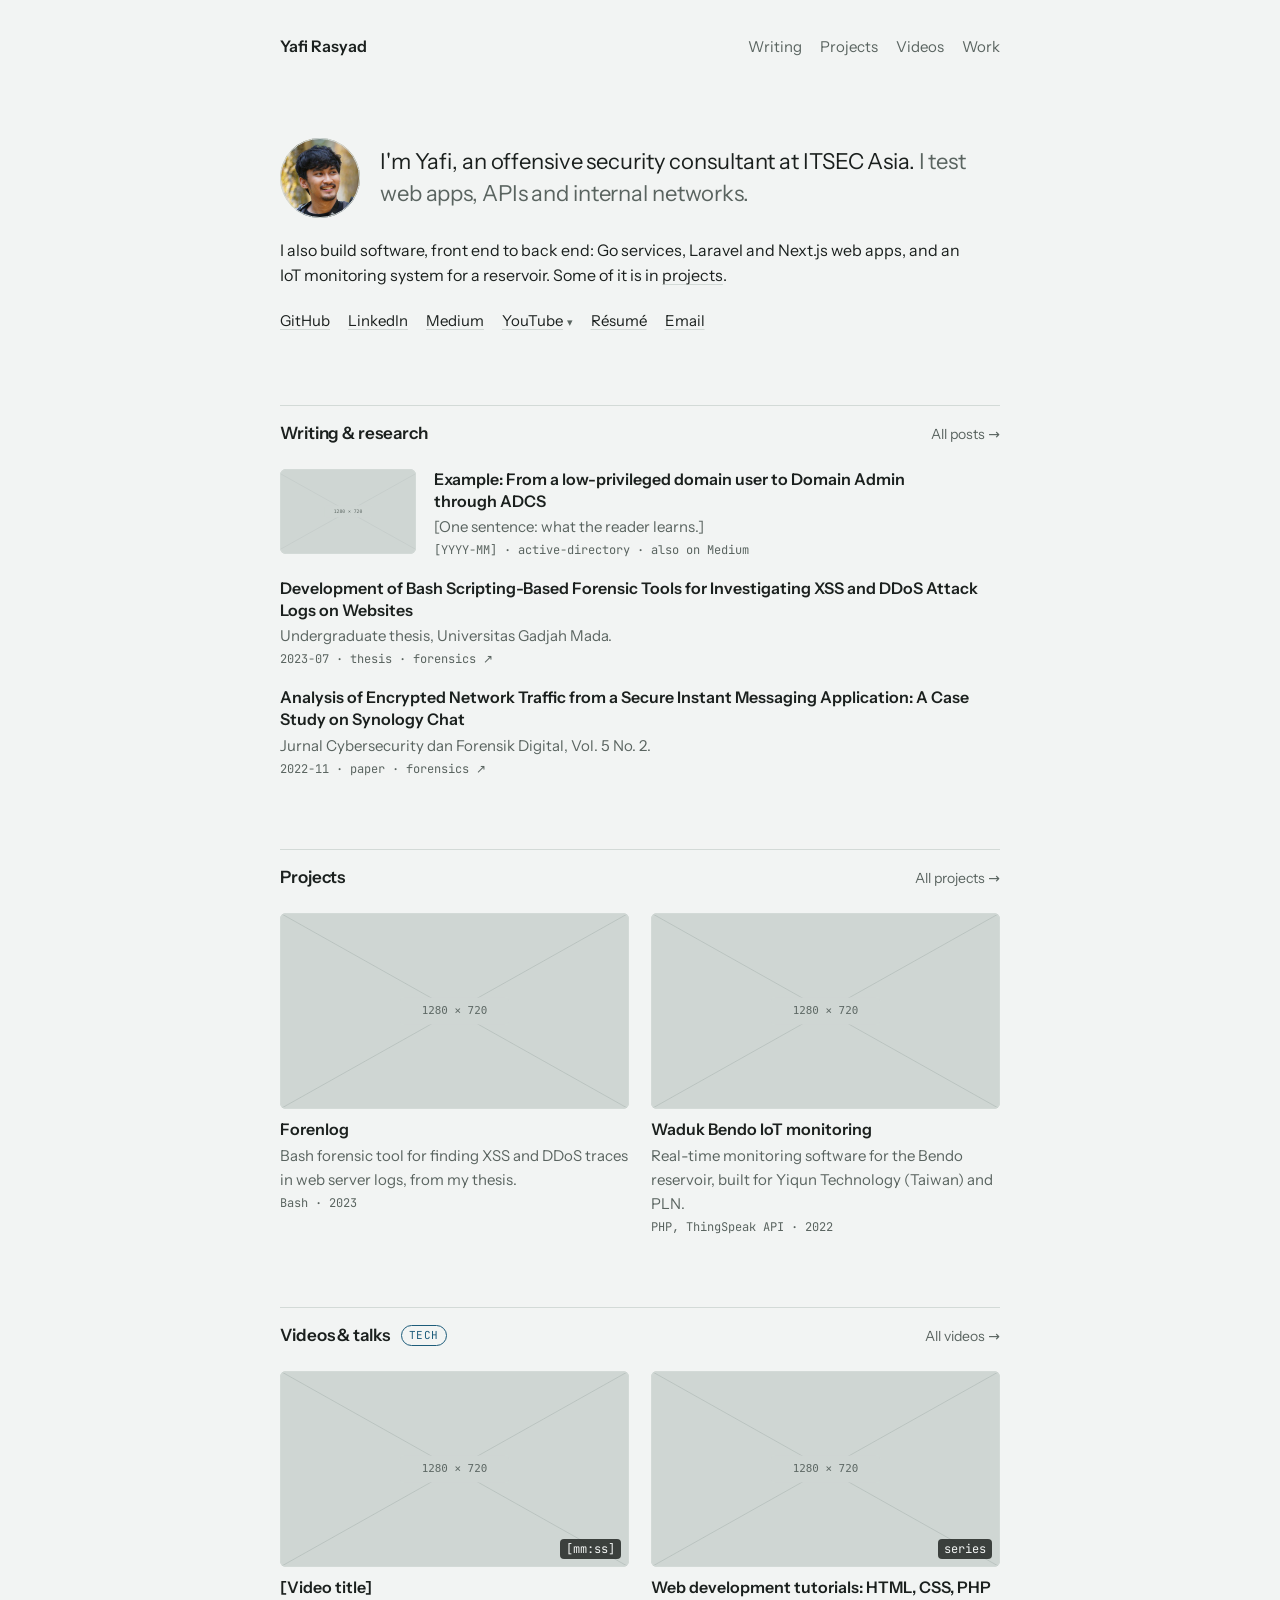
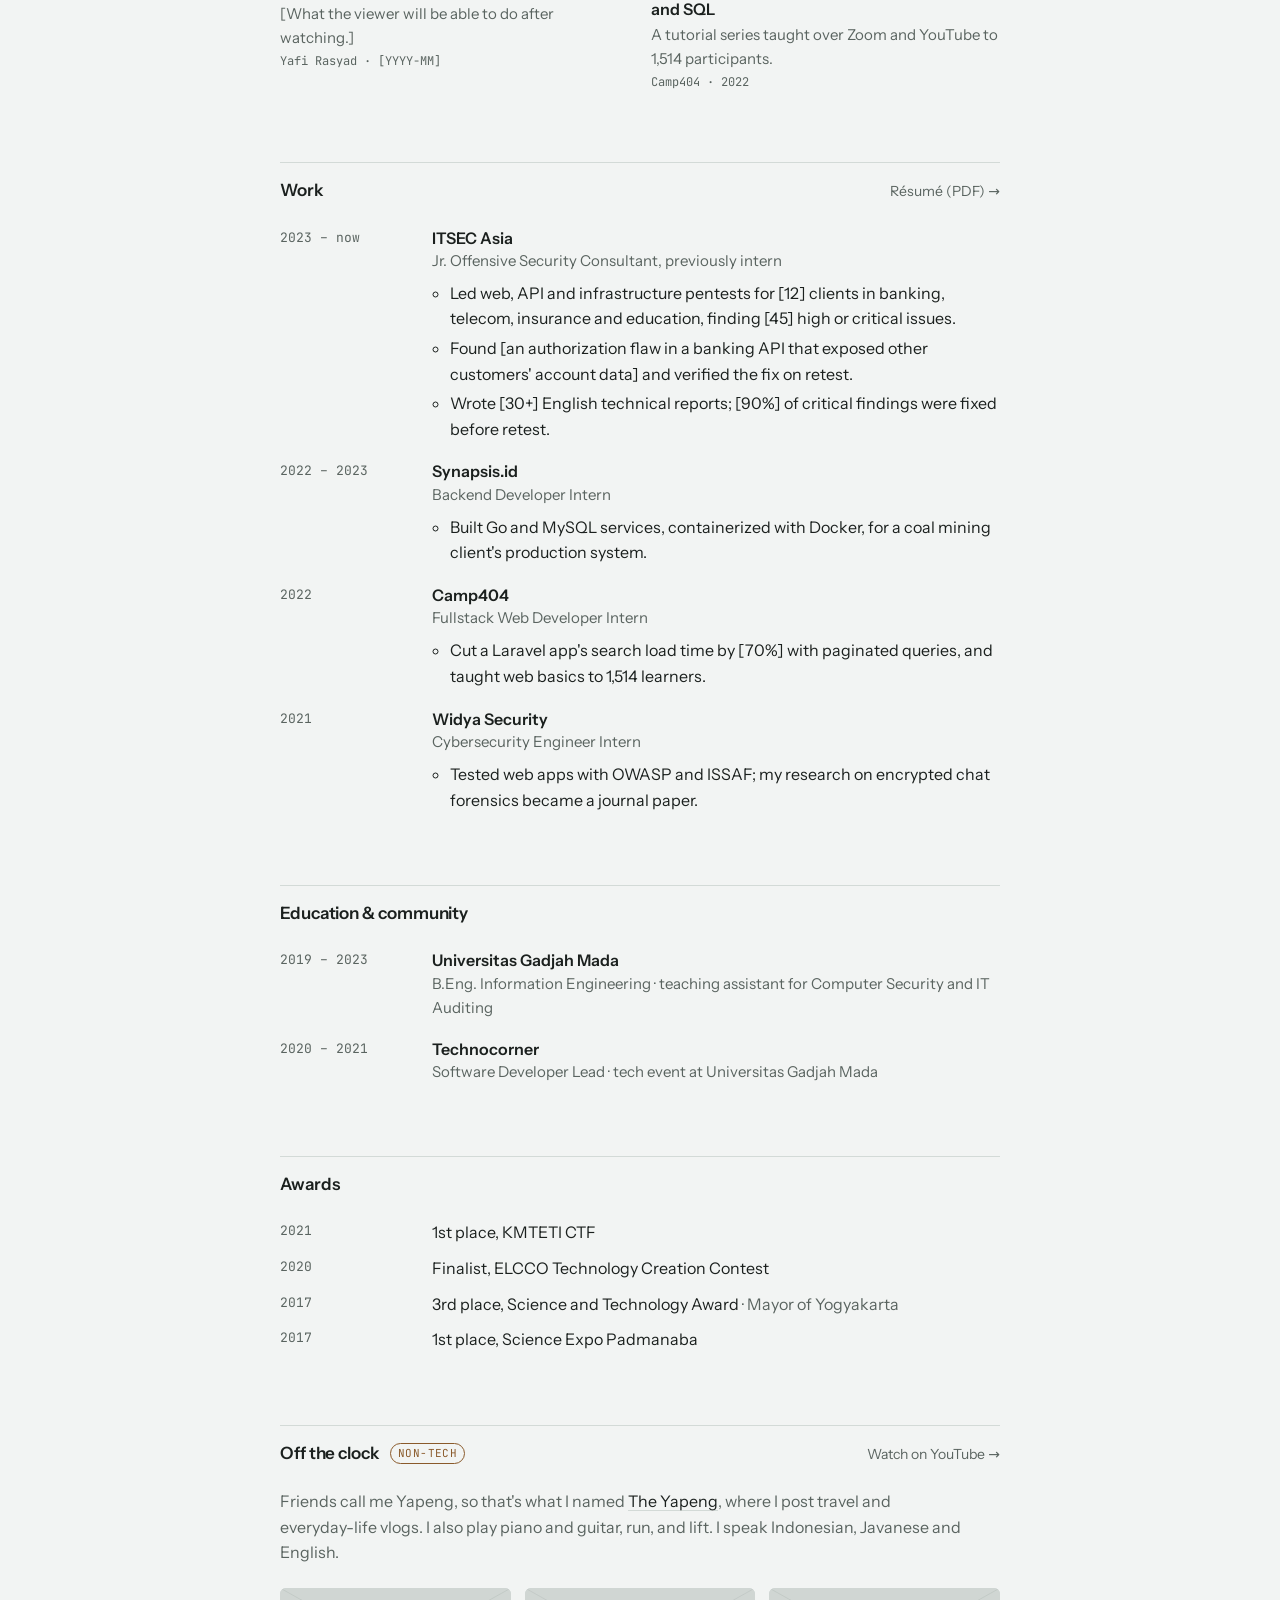
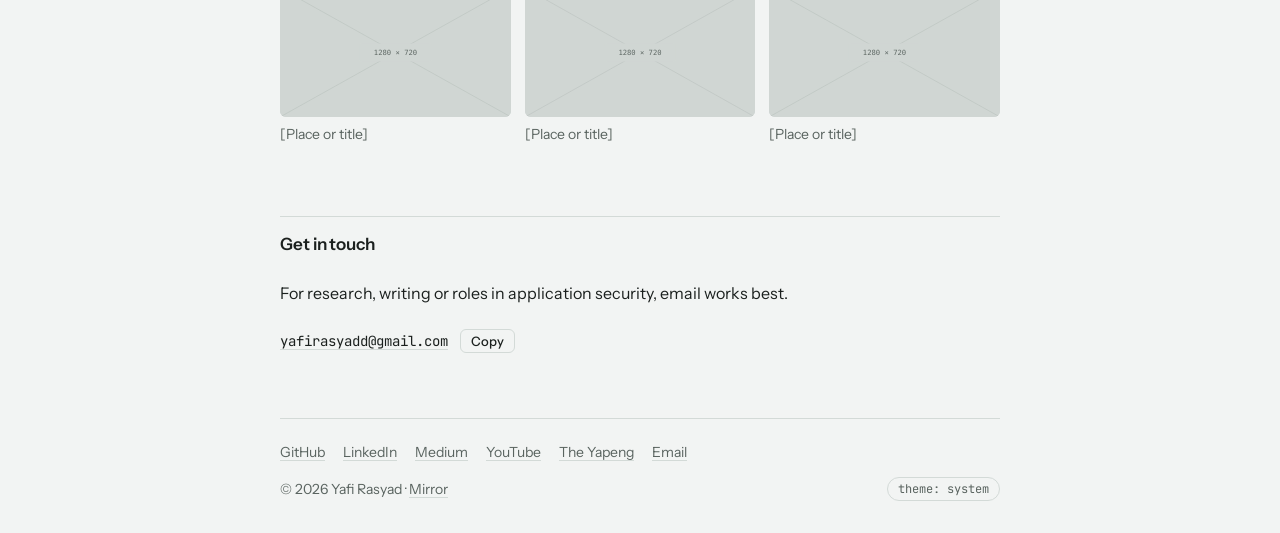
==== docs/index.html @ e2b0d42b "Initial site" ====
<!doctype html>
<html lang="en">
<head>
  <meta charset="utf-8">
  <meta name="viewport" content="width=device-width, initial-scale=1, viewport-fit=cover">
  <!-- CSP juga di sini supaya mirror GitHub Pages (yang tidak membaca _headers) tetap terlindungi.
       Header di _headers tetap yang utama di Cloudflare; frame-ancestors hanya berlaku lewat header. -->
  <meta http-equiv="Content-Security-Policy" content="default-src 'none'; script-src 'self'; style-src 'self'; font-src 'self'; img-src 'self' data:; base-uri 'none'; form-action 'none'; upgrade-insecure-requests">
  <meta name="referrer" content="strict-origin-when-cross-origin">
  <title>Yafi Rasyad</title>
  <meta name="description" content="Yafi Rasyad, offensive security consultant at ITSEC Asia. Web, API and infrastructure security testing for companies in Indonesia.">
  <link rel="canonical" href="https://[yourdomain].com/">

  <meta property="og:type" content="website">
  <meta property="og:title" content="Yafi Rasyad">
  <meta property="og:description" content="Offensive security consultant at ITSEC Asia. Web, API and infrastructure security testing.">
  <meta property="og:url" content="https://[yourdomain].com/">

  <link rel="preload" href="assets/fonts/instrument-sans-latin-400-normal.woff2" as="font" type="font/woff2" crossorigin>
  <link rel="icon" href="assets/favicon.svg" type="image/svg+xml">
  <link rel="icon" href="assets/favicon-32.png" sizes="32x32" type="image/png">
  <link rel="apple-touch-icon" href="assets/apple-touch-icon.png">
  <meta name="theme-color" content="#f2f4f3" media="(prefers-color-scheme: light)">
  <meta name="theme-color" content="#121514" media="(prefers-color-scheme: dark)">
  <!-- Gambar preview saat link dibagikan (LinkedIn, X, WhatsApp). Harus URL absolut. -->
  <meta property="og:image" content="https://[yourdomain].com/assets/og.png">
  <meta property="og:image:width" content="1200">
  <meta property="og:image:height" content="630">
  <meta name="twitter:card" content="summary_large_image">
  <link rel="stylesheet" href="assets/style.css">
  <script src="assets/main.js"></script>
</head>
<body>
<!--
  CARA ISI
  - Teks dalam [kurung siku] = belum ada datanya. Isi, atau hapus barisnya.
  - Entri yang diawali "Example:" = contoh bentuk, bukan data nyata. Ganti atau hapus sebelum publish.
  - Section yang belum punya isi: hapus <section>-nya DAN item menunya.
  - Satu entri = satu <li>. Entri terbaik/terbaru paling atas.

  THUMBNAIL
  - Simpan gambar di assets/thumbs/, lalu ganti src="assets/thumbs/placeholder.svg".
  - 1280x720 (16:9), .jpg/.webp, di bawah ~150 KB. Strip EXIF dulu. Isi alt="".

  HALAMAN
  - /            ← halaman ini: ringkasan terbaik
  - /writing/    ← semua tulisan, per tahun        - /writing/<slug>/ ← satu tulisan
  - /projects/   ← semua proyek                    - /videos/         ← semua video
  - /404.html

  URUTAN (dari yang paling bikin orang terkesan)
  1. Intro + baris bukti   2. Writing & research   3. Projects   4. Videos & talks
  5. Work                  6. Certifications & awards   -  Off the clock   7. Get in touch
-->

<a class="skip" href="#main">Skip to content</a>

<header class="site-header">
  <div class="wrap row">
    <a class="brand" href="./" aria-current="page">Yafi Rasyad</a>
    <nav class="site-nav" aria-label="Main">
      <a href="writing/">Writing</a>
      <a href="projects/">Projects</a>
      <a href="videos/">Videos</a>
      <a href="#work">Work</a>
    </nav>
  </div>
</header>

<main id="main" class="wrap">

  <!-- 1. INTRO -->
  <section class="intro" aria-label="Introduction">
    <div class="intro-top">
      <!-- AVATAR (opsional): foto kecil dan santai, 1:1, minimal 160x160px.
           Simpan sebagai assets/avatar.jpg (strip EXIF dulu), lalu ganti src.
           Tidak mau pakai foto? Hapus <img> ini. -->
      <img class="avatar" src="assets/avatar.jpg" alt="Yafi Rasyad" width="80" height="80">
      <p class="lede">I'm Yafi, an offensive security consultant at ITSEC Asia. <span class="quiet">I test web apps, APIs and internal networks.</span></p>
    </div>
    <p>I also build software, front end to back end: Go services, Laravel and Next.js web apps, and an IoT monitoring system for a reservoir. Some of it is in <a href="projects/">projects</a>.</p>
    <!-- BARIS BUKTI (sementara disembunyikan): tambahkan lagi kalau sudah ada fakta yang benar-benar kuat,
         misalnya CVE, bug bounty, hasil CTF internasional, atau jumlah engagement. Maksimal 3.
    <ul class="facts" aria-label="Highlights">
      <li>[fact one]</li>
      <li>[fact two]</li>
      <li>[fact three]</li>
    </ul>
    -->
    <ul class="links">
      <li><a href="https://github.com/yafirasyad">GitHub</a></li>
      <li><a href="https://www.linkedin.com/in/yafirasyad">LinkedIn</a></li>
      <li><a href="https://medium.com/@[username]">Medium</a></li>
      <li>
        <!-- YouTube: dua channel. Tech = konten profesional, non-tech = personal. -->
        <details class="dropdown">
          <summary>YouTube</summary>
          <ul class="dropdown-panel">
            <li><a href="https://www.youtube.com/@[tech-channel]"><span class="dd-title">Yafi Rasyad <span class="chip tech">tech</span></span><span class="dd-sub">Security and engineering, explained in English.</span></a></li>
            <li><a href="https://www.youtube.com/@[personal-channel]"><span class="dd-title">The Yapeng <span class="chip life">non-tech</span></span><span class="dd-sub">Travel, vlogs and everyday life.</span></a></li>
          </ul>
        </details>
      </li>
      <li><a href="assets/resume.pdf">Résumé</a></li>
      <li><a href="#contact">Email</a></li>
    </ul>
  </section>

  <!-- 2. WRITING & RESEARCH
       Tulisan di situs sendiri (writing/<slug>/) + cross-post ke Medium ("also on Medium").
       Paper tanpa halaman sendiri: link ke URL aslinya, tambahkan " ↗". -->
  <section class="section" aria-labelledby="writing">
    <div class="section-head">
      <h2 id="writing">Writing &amp; research</h2>
      <a class="see-all" href="writing/">All posts →</a>
    </div>
    <ul class="posts">
      <li>
        <!-- Contoh writeup. Ganti dengan writeup pertamamu (HTB, CTF, atau temuan yang sudah disanitasi). -->
        <a class="post" href="writing/post-template/">
          <div class="thumb"><img src="assets/thumbs/placeholder.svg" alt="[Short description of the image]" width="1280" height="800"></div>
          <div class="body">
            <span class="title">Example: From a low-privileged domain user to Domain Admin through ADCS</span>
            <span class="desc">[One sentence: what the reader learns.]</span>
            <span class="meta">[YYYY-MM] · active-directory · also on Medium</span>
          </div>
        </a>
      </li>
      <li>
        <a class="post no-thumb" href="https://etd.repository.ugm.ac.id/penelitian/detail/225634">
          <div class="body">
            <span class="title">Development of Bash Scripting-Based Forensic Tools for Investigating XSS and DDoS Attack Logs on Websites</span>
            <span class="desc">Undergraduate thesis, Universitas Gadjah Mada.</span>
            <span class="meta">2023-07 · thesis · forensics ↗</span>
          </div>
        </a>
      </li>
      <li>
        <a class="post no-thumb" href="https://ejournal.uin-suka.ac.id/saintek/cybersecurity/article/view/3935">
          <div class="body">
            <span class="title">Analysis of Encrypted Network Traffic from a Secure Instant Messaging Application: A Case Study on Synology Chat</span>
            <span class="desc">Jurnal Cybersecurity dan Forensik Digital, Vol. 5 No. 2.</span>
            <span class="meta">2022-11 · paper · forensics ↗</span>
          </div>
        </a>
      </li>
    </ul>
  </section>

  <!-- 3. PROJECTS -->
  <section class="section" aria-labelledby="projects">
    <div class="section-head">
      <h2 id="projects">Projects</h2>
      <a class="see-all" href="projects/">All projects →</a>
    </div>
    <ul class="tiles">
      <li>
        <a class="tile" href="https://github.com/yafirasyad/forenlog">
          <div class="thumb"><img src="assets/thumbs/placeholder.svg" alt="[Screenshot of Forenlog output]" width="1280" height="720" loading="lazy"></div>
          <div class="body">
            <span class="title">Forenlog</span>
            <span class="desc">Bash forensic tool for finding XSS and DDoS traces in web server logs, from my thesis.</span>
            <span class="meta">Bash · 2023</span>
          </div>
        </a>
      </li>
      <li>
        <a class="tile" href="https://drive.google.com/file/d/19Jqls-mtkTZf9IR2tWAJabCI-bzBYguL/view">
          <div class="thumb"><img src="assets/thumbs/placeholder.svg" alt="[Dashboard of the reservoir monitoring system]" width="1280" height="720" loading="lazy"></div>
          <div class="body">
            <span class="title">Waduk Bendo IoT monitoring</span>
            <span class="desc">Real-time monitoring software for the Bendo reservoir, built for Yiqun Technology (Taiwan) and PLN.</span>
            <span class="meta">PHP, ThingSpeak API · 2022</span>
          </div>
        </a>
      </li>
    </ul>
  </section>

  <!-- 4. VIDEOS & TALKS (tech saja). Kurasi 2-6 video terbaik. -->
  <section class="section" aria-labelledby="videos">
    <div class="section-head">
      <h2 id="videos">Videos &amp; talks <span class="chip tech">tech</span></h2>
      <a class="see-all" href="videos/">All videos →</a>
    </div>
    <ul class="tiles">
      <li>
        <a class="tile" href="https://www.youtube.com/watch?v=[id]">
          <div class="thumb">
            <img src="assets/thumbs/placeholder.svg" alt="[Video thumbnail: short description]" width="1280" height="720" loading="lazy">
            <span class="badge">[mm:ss]</span>
          </div>
          <div class="body">
            <span class="title">[Video title]</span>
            <span class="desc">[What the viewer will be able to do after watching.]</span>
            <span class="meta">Yafi Rasyad · [YYYY-MM]</span>
          </div>
        </a>
      </li>
      <li>
        <!-- Tutorial Camp404 (sumber: CV). Ganti link dengan playlist/video aslinya. -->
        <a class="tile" href="https://www.youtube.com/live/qsUsNvlckz4">
          <div class="thumb">
            <img src="assets/thumbs/placeholder.svg" alt="[Still from the Camp404 web development tutorial]" width="1280" height="720" loading="lazy">
            <span class="badge">series</span>
          </div>
          <div class="body">
            <span class="title">Web development tutorials: HTML, CSS, PHP and SQL</span>
            <span class="desc">A tutorial series taught over Zoom and YouTube to 1,514 participants.</span>
            <span class="meta">Camp404 · 2022</span>
          </div>
        </a>
      </li>
    </ul>
  </section>

  <!-- 5. WORK (pekerjaan dan intern saja, terbaru di atas)
       Bullet = hasil + angka (formula XYZ). Angka dalam [kurung] = contoh: ganti dengan angka asli
       yang bisa kamu pertanggungjawabkan di interview, atau hapus klausanya. Samakan dengan CV dan LinkedIn. -->
  <section class="section" aria-labelledby="work">
    <div class="section-head">
      <h2 id="work">Work</h2>
      <a class="see-all" href="assets/resume.pdf">Résumé (PDF) →</a>
    </div>
    <ul class="jobs">
      <li class="job">
        <div class="dates">2023 – now</div>
        <div class="what">
          <h3>ITSEC Asia</h3>
          <p class="role">Jr. Offensive Security Consultant, previously intern</p>
          <ul>
            <li>Led web, API and infrastructure pentests for [12] clients in banking, telecom, insurance and education, finding [45] high or critical issues.</li>
            <li>Found [an authorization flaw in a banking API that exposed other customers' account data] and verified the fix on retest.</li>
            <li>Wrote [30+] English technical reports; [90%] of critical findings were fixed before retest.</li>
          </ul>
        </div>
      </li>
      <li class="job">
        <div class="dates">2022 – 2023</div>
        <div class="what">
          <h3>Synapsis.id</h3>
          <p class="role">Backend Developer Intern</p>
          <ul>
            <li>Built Go and MySQL services, containerized with Docker, for a coal mining client's production system.</li>
          </ul>
        </div>
      </li>
      <li class="job">
        <div class="dates">2022</div>
        <div class="what">
          <h3>Camp404</h3>
          <p class="role">Fullstack Web Developer Intern</p>
          <ul>
            <li>Cut a Laravel app's search load time by [70%] with paginated queries, and taught web basics to 1,514 learners.</li>
          </ul>
        </div>
      </li>
      <li class="job">
        <div class="dates">2021</div>
        <div class="what">
          <h3>Widya Security</h3>
          <p class="role">Cybersecurity Engineer Intern</p>
          <ul>
            <li>Tested web apps with OWASP and ISSAF; my research on encrypted chat forensics became a journal paper.</li>
          </ul>
        </div>
      </li>
    </ul>
  </section>

  <!-- 5b. EDUCATION & COMMUNITY (terbaru di atas, urut tahun selesai) -->
  <section class="section" aria-labelledby="education">
    <div class="section-head">
      <h2 id="education">Education &amp; community</h2>
    </div>
    <ul class="jobs">
      <li class="job">
        <div class="dates">2019 – 2023</div>
        <div class="what">
          <h3>Universitas Gadjah Mada</h3>
          <p class="role">B.Eng. Information Engineering · teaching assistant for Computer Security and IT Auditing</p>
        </div>
      </li>
      <li class="job">
        <div class="dates">2020 – 2021</div>
        <div class="what">
          <h3>Technocorner</h3>
          <p class="role">Software Developer Lead · tech event at Universitas Gadjah Mada</p>
        </div>
      </li>
    </ul>
  </section>

  <!-- 6. AWARDS (+ sertifikasi nanti)
       Setelah lulus OSCP (atau sertifikasi lain), tambahkan barisnya di sini dan ganti judul
       section jadi "Certifications &amp; awards". Contoh:
       <li><span class="when">2026</span><span>OSCP <span class="note">· OffSec</span></span></li> -->
  <section class="section" aria-labelledby="certs">
    <div class="section-head">
      <h2 id="certs">Awards</h2>
    </div>
    <ul class="rows">
      <li><span class="when">2021</span><span>1st place, KMTETI CTF</span></li>
      <li><span class="when">2020</span><span>Finalist, ELCCO Technology Creation Contest</span></li>
      <li><span class="when">2017</span><span>3rd place, Science and Technology Award <span class="note">· Mayor of Yogyakarta</span></span></li>
      <li><span class="when">2017</span><span>1st place, Science Expo Padmanaba</span></li>
    </ul>
  </section>

  <!-- OFF THE CLOCK (non-tech). Kecil, di bawah, tidak masuk menu.
       Pilih 3 video terbaik secara visual. Hindari "subscribe" atau angka subscriber.
       Sebelum menautkan: tonton ulang channel-nya dengan mata recruiter. -->
  <section class="section offclock" aria-labelledby="offclock">
    <div class="section-head">
      <h2 id="offclock">Off the clock <span class="chip life">non-tech</span></h2>
      <a class="see-all" href="https://www.youtube.com/@[personal-channel]">Watch on YouTube →</a>
    </div>
    <p class="offclock-lede">Friends call me Yapeng, so that's what I named <a href="https://www.youtube.com/@[personal-channel]">The Yapeng</a>, where I post travel and everyday-life vlogs. I also play piano and guitar, run, and lift. I speak Indonesian, Javanese and English.</p>
    <ul class="reel">
      <li>
        <a class="reel-item" href="https://www.youtube.com/watch?v=[id]">
          <div class="thumb"><img src="assets/thumbs/placeholder.svg" alt="[Still from the video]" width="1280" height="720" loading="lazy"></div>
          <span class="reel-caption">[Place or title]</span>
        </a>
      </li>
      <li>
        <a class="reel-item" href="https://www.youtube.com/watch?v=[id]">
          <div class="thumb"><img src="assets/thumbs/placeholder.svg" alt="[Still from the video]" width="1280" height="720" loading="lazy"></div>
          <span class="reel-caption">[Place or title]</span>
        </a>
      </li>
      <li>
        <a class="reel-item" href="https://www.youtube.com/watch?v=[id]">
          <div class="thumb"><img src="assets/thumbs/placeholder.svg" alt="[Still from the video]" width="1280" height="720" loading="lazy"></div>
          <span class="reel-caption">[Place or title]</span>
        </a>
      </li>
    </ul>
  </section>

  <!-- 7. CONNECT -->
  <section class="section connect" aria-labelledby="contact-h" id="contact">
    <div class="section-head">
      <h2 id="contact-h">Get in touch</h2>
    </div>
    <p>For research, writing or roles in application security, email works best.</p>
    <div class="contact-line">
      <a href="mailto:yafirasyadd@gmail.com"><code id="email">yafirasyadd@gmail.com</code></a>
      <button type="button" class="btn" id="copy-email">Copy</button>
    </div>
  </section>

</main>

<footer class="wrap site-footer">
  <ul class="footer-social" aria-label="Elsewhere">
    <li><a href="https://github.com/yafirasyad">GitHub</a></li>
    <li><a href="https://www.linkedin.com/in/yafirasyad">LinkedIn</a></li>
    <li><a href="https://medium.com/@[username]">Medium</a></li>
    <li><a href="https://www.youtube.com/@[tech-channel]">YouTube</a></li>
    <li><a href="https://www.youtube.com/@[personal-channel]">The Yapeng</a></li>
    <li><a href="#contact">Email</a></li>
  </ul>
  <div class="footer-meta">
    <span>© 2026 Yafi Rasyad · <a href="https://yafirasyad.github.io/">Mirror</a></span>
    <button type="button" class="theme-toggle" id="theme" aria-label="Change theme">theme: system</button>
  </div>
</footer>
</body>
</html>
---- docs/assets/style.css ----
/* Fonts: self-hosted. Instrument Sans (SIL OFL 1.1), JetBrains Mono (SIL OFL 1.1). */
@font-face { font-family: "Instrument Sans"; font-style: normal; font-weight: 400; font-display: swap; src: url("fonts/instrument-sans-latin-400-normal.woff2") format("woff2"); }
@font-face { font-family: "Instrument Sans"; font-style: normal; font-weight: 500; font-display: swap; src: url("fonts/instrument-sans-latin-500-normal.woff2") format("woff2"); }
@font-face { font-family: "Instrument Sans"; font-style: normal; font-weight: 600; font-display: swap; src: url("fonts/instrument-sans-latin-600-normal.woff2") format("woff2"); }
@font-face { font-family: "JetBrains Mono"; font-style: normal; font-weight: 400; font-display: swap; src: url("fonts/jetbrains-mono-latin-400-normal.woff2") format("woff2"); }

/* Layout: one 720px column; text sections as lists, video/project sections as a 2-up thumbnail grid. */
/* Warna: ganti di sini saja. */
:root {
  --bg: #f2f4f3;
  --surface: #e6eae8;     /* latar thumbnail saat belum dimuat */
  --text: #1b201e;
  --muted: #5a6460;
  --line: #d3dad7;
  --accent: #1d5c7a;
  --warm: #8a5a2b;        /* label non-tech */
  --shadow: 0 8px 24px rgba(18, 22, 20, 0.10);
  --badge-bg: rgba(18, 22, 20, 0.78);
  --badge-fg: #f2f4f3;
  --font-sans: "Instrument Sans", ui-sans-serif, system-ui, -apple-system, "Segoe UI", Roboto, sans-serif;
  --font-mono: "JetBrains Mono", ui-monospace, "SFMono-Regular", Menlo, monospace;
  color-scheme: light;
}
@media (prefers-color-scheme: dark) {
  :root:not([data-theme="light"]) {
    --bg: #121514; --surface: #1b201e; --text: #e2e7e4; --muted: #97a19d; --line: #2a312e; --accent: #82bad4; --warm: #d9a46b; --shadow: 0 8px 24px rgba(0, 0, 0, 0.45);
    --badge-bg: rgba(0, 0, 0, 0.72); --badge-fg: #e2e7e4;
    color-scheme: dark;
  }
}
:root[data-theme="dark"] {
  --bg: #121514; --surface: #1b201e; --text: #e2e7e4; --muted: #97a19d; --line: #2a312e; --accent: #82bad4; --warm: #d9a46b; --shadow: 0 8px 24px rgba(0, 0, 0, 0.45);
  --badge-bg: rgba(0, 0, 0, 0.72); --badge-fg: #e2e7e4;
  color-scheme: dark;
}

*, *::before, *::after { box-sizing: border-box; }
html { -webkit-text-size-adjust: 100%; scroll-behavior: smooth; }
:target { scroll-margin-top: 24px; }
body {
  margin: 0;
  background: var(--bg);
  color: var(--text);
  font-family: var(--font-sans);
  font-size: 16px;
  line-height: 1.6;
  -webkit-font-smoothing: antialiased;
  padding-left: max(20px, env(safe-area-inset-left, 0px));
  padding-right: max(20px, env(safe-area-inset-right, 0px));
}
img { max-width: 100%; display: block; }
.wrap { max-width: 720px; margin: 0 auto; }

a { color: inherit; text-decoration: underline; text-decoration-color: var(--line); text-decoration-thickness: 1px; text-underline-offset: 3px; transition: color .2s, text-decoration-color .2s; }
a:hover { color: var(--accent); text-decoration-color: currentColor; }
a:focus-visible, button:focus-visible { outline: 2px solid var(--accent); outline-offset: 3px; border-radius: 3px; }

/* Skip link: hidden until focused with the keyboard */
.skip { position: absolute; left: 12px; top: -48px; z-index: 100; padding: 8px 12px; border-radius: 6px; background: var(--text); color: var(--bg); text-decoration: none; font-size: 14px; }
.skip:focus { top: calc(12px + env(safe-area-inset-top, 0px)); }

/* Header */
.site-header { padding-block: calc(28px + env(safe-area-inset-top, 0px)) 0; }
.site-header .row { display: flex; flex-wrap: wrap; align-items: center; justify-content: space-between; gap: 10px 24px; }
.brand { font-weight: 600; text-decoration: none; padding-block: 6px; }
.site-nav { display: flex; flex-wrap: wrap; align-items: center; gap: 4px 18px; font-size: 15px; }
.site-nav a { color: var(--muted); text-decoration: none; padding-block: 6px; }
.site-nav a:hover { color: var(--text); }
.theme-toggle {
  font: 12px var(--font-mono); color: var(--muted);
  background: transparent; border: 1px solid var(--line); border-radius: 999px;
  padding: 3px 10px; cursor: pointer;
}
.theme-toggle:hover { color: var(--text); border-color: var(--muted); }

/* Main */
main { padding-block: 72px 64px; display: grid; gap: 72px; }

.intro { display: grid; gap: 20px; }
.intro-top { display: flex; align-items: center; gap: 20px; }
.avatar { flex: none; width: 80px; height: 80px; border-radius: 50%; object-fit: cover; background: var(--surface); outline: 1px solid var(--line); outline-offset: -1px; }
.intro-top .lede { min-width: 0; }
.lede { font-size: clamp(20px, 2.8vw, 22px); font-weight: 400; line-height: 1.45; letter-spacing: -0.005em; margin: 0; max-width: 34em; text-wrap: pretty; }
.lede .quiet, .quiet { color: var(--muted); }
.intro p:not(.lede) { margin: 0; max-width: 62ch; color: var(--text); }
.facts { list-style: none; margin: 4px 0 0; padding: 0; display: flex; flex-wrap: wrap; gap: 6px 20px; font: 13px var(--font-mono); color: var(--muted); }
.links { list-style: none; margin: 0; padding: 0; display: flex; flex-wrap: wrap; gap: 6px 18px; font-size: 15px; }

/* Section header */
.section { display: grid; gap: 22px; }
.section-head { display: flex; flex-wrap: wrap; align-items: baseline; justify-content: space-between; gap: 6px 16px; padding-top: 14px; border-top: 1px solid var(--line); }
h2 { font-size: 17px; font-weight: 600; margin: 0; letter-spacing: -0.005em; }
.see-all { font-size: 14px; color: var(--muted); text-decoration: none; }
.see-all:hover { color: var(--accent); }

/* Writing: rows with small thumbnail */
.posts { list-style: none; margin: 0; padding: 0; display: grid; gap: 20px; }
.post { display: grid; grid-template-columns: 136px minmax(0, 1fr); gap: 18px; align-items: start; text-decoration: none; }
.post .thumb { aspect-ratio: 16 / 10; }
.post .body { min-width: 0; display: grid; gap: 3px; }
.post .title { font-weight: 600; line-height: 1.35; text-wrap: pretty; }
.post:hover .title { color: var(--accent); }
.post .desc { color: var(--muted); font-size: 15px; }
.post .meta { font: 12px var(--font-mono); color: var(--muted); }
.post.no-thumb { grid-template-columns: minmax(0, 1fr); }

/* Thumbnails */
.thumb {
  position: relative; width: 100%; max-width: 100%;
  border-radius: 6px; overflow: hidden;
  background: var(--surface);
  outline: 1px solid var(--line); outline-offset: -1px;
}
.thumb img { width: 100%; height: 100%; object-fit: cover; transition: transform .35s ease; }
a:hover .thumb img { transform: scale(1.03); }
.badge {
  position: absolute; right: 8px; bottom: 8px;
  font: 12px var(--font-mono); line-height: 1; padding: 4px 6px; border-radius: 4px;
  background: var(--badge-bg); color: var(--badge-fg);
}

/* Videos & projects: 2-up grid */
.tiles { list-style: none; margin: 0; padding: 0; display: grid; grid-template-columns: repeat(2, minmax(0, 1fr)); gap: 28px 22px; }
.tile { display: grid; gap: 10px; text-decoration: none; }
.tile .thumb { aspect-ratio: 16 / 9; }
.tile .body { display: grid; gap: 3px; min-width: 0; }
.tile .title { font-weight: 600; line-height: 1.35; text-wrap: pretty; }
.tile:hover .title { color: var(--accent); }
.tile .desc { color: var(--muted); font-size: 15px; }
.tile .meta { font: 12px var(--font-mono); color: var(--muted); }

/* Work */
.jobs { list-style: none; margin: 0; padding: 0; display: grid; gap: 18px; }
.job { display: grid; grid-template-columns: 132px minmax(0, 1fr); gap: 4px 20px; }
.job .dates { font: 13px var(--font-mono); color: var(--muted); padding-top: 2px; font-variant-numeric: tabular-nums; }
.job .what { min-width: 0; }
.job h3 { font-size: 16px; font-weight: 600; margin: 0; line-height: 1.4; }
.job .role { color: var(--muted); font-size: 15px; margin: 0; }
.job ul { margin: 8px 0 0; padding-left: 18px; display: grid; gap: 4px; }

/* Rows (certs, awards) */
.rows { list-style: none; margin: 0; padding: 0; display: grid; gap: 10px; }
.rows li { display: grid; grid-template-columns: 132px minmax(0, 1fr); gap: 2px 20px; }
.rows .when { font: 13px var(--font-mono); color: var(--muted); padding-top: 2px; }
.rows .note { color: var(--muted); }

/* Connect */
.connect p { margin: 0; max-width: 62ch; }
.contact-line { display: flex; flex-wrap: wrap; align-items: center; gap: 8px 12px; }
.contact-line code { font: 14px var(--font-mono); user-select: all; }
.btn { font: 500 13px var(--font-sans); color: var(--text); background: transparent; border: 1px solid var(--line); border-radius: 6px; padding: 3px 10px; cursor: pointer; }
.btn:hover { border-color: var(--muted); }

/* Footer */
.site-footer { border-top: 1px solid var(--line); padding-block: 22px calc(32px + env(safe-area-inset-bottom, 0px)); font-size: 14px; color: var(--muted); display: grid; gap: 14px; }
.footer-nav, .footer-social { display: flex; flex-wrap: wrap; gap: 6px 18px; list-style: none; margin: 0; padding: 0; }
.footer-nav a { color: var(--text); text-decoration: none; padding-block: 4px; }
.footer-nav a:hover { color: var(--accent); }
.footer-social li { display: inline-flex; align-items: center; gap: 6px; }
.footer-social a { color: var(--muted); }
.footer-social a:hover { color: var(--accent); }
.footer-meta { display: flex; flex-wrap: wrap; align-items: center; justify-content: space-between; gap: 10px 16px; }
.footer-meta a { color: var(--muted); }

/* Chips: tech vs non-tech */
.chip { display: inline-block; font: 11px/1 var(--font-mono); letter-spacing: .04em; text-transform: uppercase; padding: 4px 7px; border-radius: 999px; border: 1px solid currentColor; vertical-align: 2px; white-space: nowrap; }
.chip.tech { color: var(--accent); }
.chip.life { color: var(--warm); }
h2 .chip { margin-left: 8px; }

/* Dropdown (YouTube channels) */
.links > li { position: relative; }
.dropdown summary { list-style: none; cursor: pointer; text-decoration: underline; text-decoration-color: var(--line); text-underline-offset: 3px; }
.dropdown summary::-webkit-details-marker { display: none; }
.dropdown summary::after { content: "▾"; font-size: 11px; margin-left: 4px; color: var(--muted); display: inline-block; transition: transform .2s; }
.dropdown[open] summary::after { transform: rotate(180deg); }
.dropdown summary:hover { color: var(--accent); text-decoration-color: currentColor; }
.dropdown summary:focus-visible { outline: 2px solid var(--accent); outline-offset: 3px; border-radius: 3px; }
.dropdown-panel {
  position: absolute; left: 0; top: calc(100% + 8px); z-index: 20;
  width: min(300px, calc(100vw - 40px));
  list-style: none; margin: 0; padding: 6px;
  background: var(--bg); border: 1px solid var(--line); border-radius: 10px; box-shadow: var(--shadow);
  display: grid; gap: 2px;
}
.dropdown-panel a { display: grid; gap: 4px; padding: 10px 12px; border-radius: 6px; text-decoration: none; }
.dropdown-panel a:hover { background: var(--surface); color: inherit; }
.dd-title { font-weight: 600; display: flex; align-items: center; gap: 8px; flex-wrap: wrap; }
.dd-sub { font-size: 14px; color: var(--muted); line-height: 1.4; }
@media (max-width: 560px) {
  /* Di HP panel ikut alur halaman (tidak melayang), jadi tidak pernah keluar layar. */
  .links > li:has(.dropdown[open]) { flex-basis: 100%; }
  .dropdown-panel { position: static; width: 100%; margin-top: 10px; box-shadow: none; }
}

/* Off the clock (personal channel) */
.offclock-lede { margin: 0; max-width: 62ch; color: var(--muted); }
.offclock-lede a { color: var(--text); }
.reel { list-style: none; margin: 0; padding: 0; display: grid; grid-template-columns: repeat(3, minmax(0, 1fr)); gap: 14px; }
.reel-item { display: grid; gap: 8px; text-decoration: none; }
.reel-item .thumb { aspect-ratio: 16 / 9; }
.reel-item img { filter: saturate(0.85); transition: transform .35s ease, filter .35s ease; }
.reel-item:hover img { filter: none; }
.reel-caption { font-size: 14px; color: var(--muted); line-height: 1.35; }
.reel-item:hover .reel-caption { color: var(--text); }
@media (max-width: 480px) {
  .reel { grid-auto-flow: column; grid-template-columns: none; grid-auto-columns: 72%; overflow-x: auto; scroll-snap-type: x mandatory; padding-bottom: 6px; }
  .reel > li { scroll-snap-align: start; }
}

/* ---------- Sub pages ---------- */
.site-nav a[aria-current="page"] { color: var(--text); text-decoration: underline; text-decoration-color: var(--line); text-underline-offset: 6px; }
.page-head { display: grid; gap: 10px; }
.page-head h1 { font-size: clamp(26px, 4.4vw, 34px); font-weight: 600; line-height: 1.2; letter-spacing: -0.02em; margin: 0; text-wrap: balance; }
.page-head p { margin: 0; color: var(--muted); max-width: 62ch; }
.back { font-size: 14px; color: var(--muted); text-decoration: none; width: fit-content; }
.back:hover { color: var(--accent); }
.group { display: grid; gap: 18px; }
.group-title { display: flex; align-items: baseline; justify-content: space-between; gap: 12px; font: 13px var(--font-mono); color: var(--muted); margin: 0; padding-bottom: 8px; border-bottom: 1px solid var(--line); font-weight: 400; }
.group-title .count { font-variant-numeric: tabular-nums; }
.groups { display: grid; gap: 48px; }

/* ---------- Article (writeup) ---------- */
.article { display: grid; gap: 40px; }
.article-head { display: grid; gap: 14px; }
.article-head h1 { font-size: clamp(28px, 5vw, 38px); font-weight: 600; line-height: 1.15; letter-spacing: -0.02em; margin: 0; text-wrap: balance; }
.article-head .standfirst { font-size: 18px; color: var(--muted); margin: 0; max-width: 60ch; }
.byline { list-style: none; margin: 0; padding: 0; display: flex; flex-wrap: wrap; gap: 4px 18px; font: 13px var(--font-mono); color: var(--muted); }
.tags { list-style: none; margin: 0; padding: 0; display: flex; flex-wrap: wrap; gap: 6px; }
.tags li { font: 12px var(--font-mono); color: var(--muted); border: 1px solid var(--line); border-radius: 999px; padding: 2px 9px; }
.article-cover { margin: 0; }
.article-cover .thumb { aspect-ratio: 16 / 9; }

.summary { display: grid; grid-template-columns: max-content minmax(0, 1fr); gap: 8px 20px; margin: 0; padding: 18px 20px; border: 1px solid var(--line); border-radius: 8px; background: var(--surface); }
.summary dt { font: 13px var(--font-mono); color: var(--muted); padding-top: 2px; }
.summary dd { margin: 0; min-width: 0; }

.prose-long { font-size: 17px; line-height: 1.75; max-width: 68ch; }
.prose-long > * { margin: 0 0 20px; }
.prose-long > *:last-child { margin-bottom: 0; }
.prose-long h2 { font-size: 22px; line-height: 1.3; margin: 44px 0 14px; letter-spacing: -0.01em; }
.prose-long h3 { font-size: 18px; line-height: 1.35; margin: 32px 0 10px; }
.prose-long ul, .prose-long ol { padding-left: 22px; }
.prose-long li + li { margin-top: 6px; }
.prose-long a { text-decoration-color: var(--muted); }
.prose-long blockquote { margin-left: 0; padding-left: 16px; border-left: 2px solid var(--line); color: var(--muted); }
.prose-long :not(pre) > code { font: 0.88em var(--font-mono); background: var(--surface); border: 1px solid var(--line); border-radius: 4px; padding: 1px 5px; overflow-wrap: anywhere; }
.prose-long pre {
  font: 14px/1.6 var(--font-mono);
  background: var(--surface); border: 1px solid var(--line); border-radius: 8px;
  padding: 14px 16px; overflow-x: auto; tab-size: 2;
}
.prose-long pre code { font: inherit; }
.code-label { display: block; font: 12px var(--font-mono); color: var(--muted); margin-bottom: 6px !important; }
.code-label + pre { margin-top: 0; }
.prose-long figure { margin-inline: 0; }
.prose-long figure .thumb { aspect-ratio: auto; }
.prose-long figure img { height: auto; }
.prose-long figcaption { font-size: 14px; color: var(--muted); margin-top: 8px; }
.prose-long table { width: 100%; border-collapse: collapse; font-size: 15px; }
.table-scroll { overflow-x: auto; }
.prose-long th, .prose-long td { text-align: left; padding: 8px 10px; border-bottom: 1px solid var(--line); vertical-align: top; }
.prose-long th { font-weight: 600; }
.note-box { border: 1px solid var(--line); border-radius: 8px; padding: 14px 16px; font-size: 16px; }
.note-box strong { display: block; font: 12px var(--font-mono); color: var(--muted); font-weight: 400; margin-bottom: 4px; text-transform: uppercase; letter-spacing: .06em; }

.article-foot { display: grid; gap: 14px; padding-top: 18px; border-top: 1px solid var(--line); font-size: 15px; color: var(--muted); }
.article-nav { display: flex; flex-wrap: wrap; justify-content: space-between; gap: 10px 20px; }

/* ---------- 404 ---------- */
.notfound { display: grid; gap: 14px; padding-block: 40px; }
.notfound .code { font: 13px var(--font-mono); color: var(--muted); margin: 0; }
.notfound h1 { font-size: clamp(28px, 5vw, 38px); margin: 0; letter-spacing: -0.02em; }
.notfound p { margin: 0; color: var(--muted); }

@media (max-width: 560px) {
  .summary { grid-template-columns: minmax(0, 1fr); gap: 2px; }
  .summary dd + dt { margin-top: 10px; }
  .prose-long { font-size: 16px; }
}

@media (max-width: 560px) {
  .site-header .row { flex-direction: column; align-items: flex-start; gap: 2px; }
  .site-nav { gap: 2px 20px; }
  main { padding-block: 40px 48px; gap: 56px; }
  .intro-top { align-items: flex-start; gap: 14px; }
  .avatar { width: 60px; height: 60px; }
  .tiles { grid-template-columns: minmax(0, 1fr); gap: 26px; }
  .post { grid-template-columns: 96px minmax(0, 1fr); gap: 14px; }
  .job, .rows li { grid-template-columns: minmax(0, 1fr); gap: 2px; }
}
@media (prefers-reduced-motion: reduce) { html { scroll-behavior: auto; } *, *::before, *::after { transition: none !important; } }
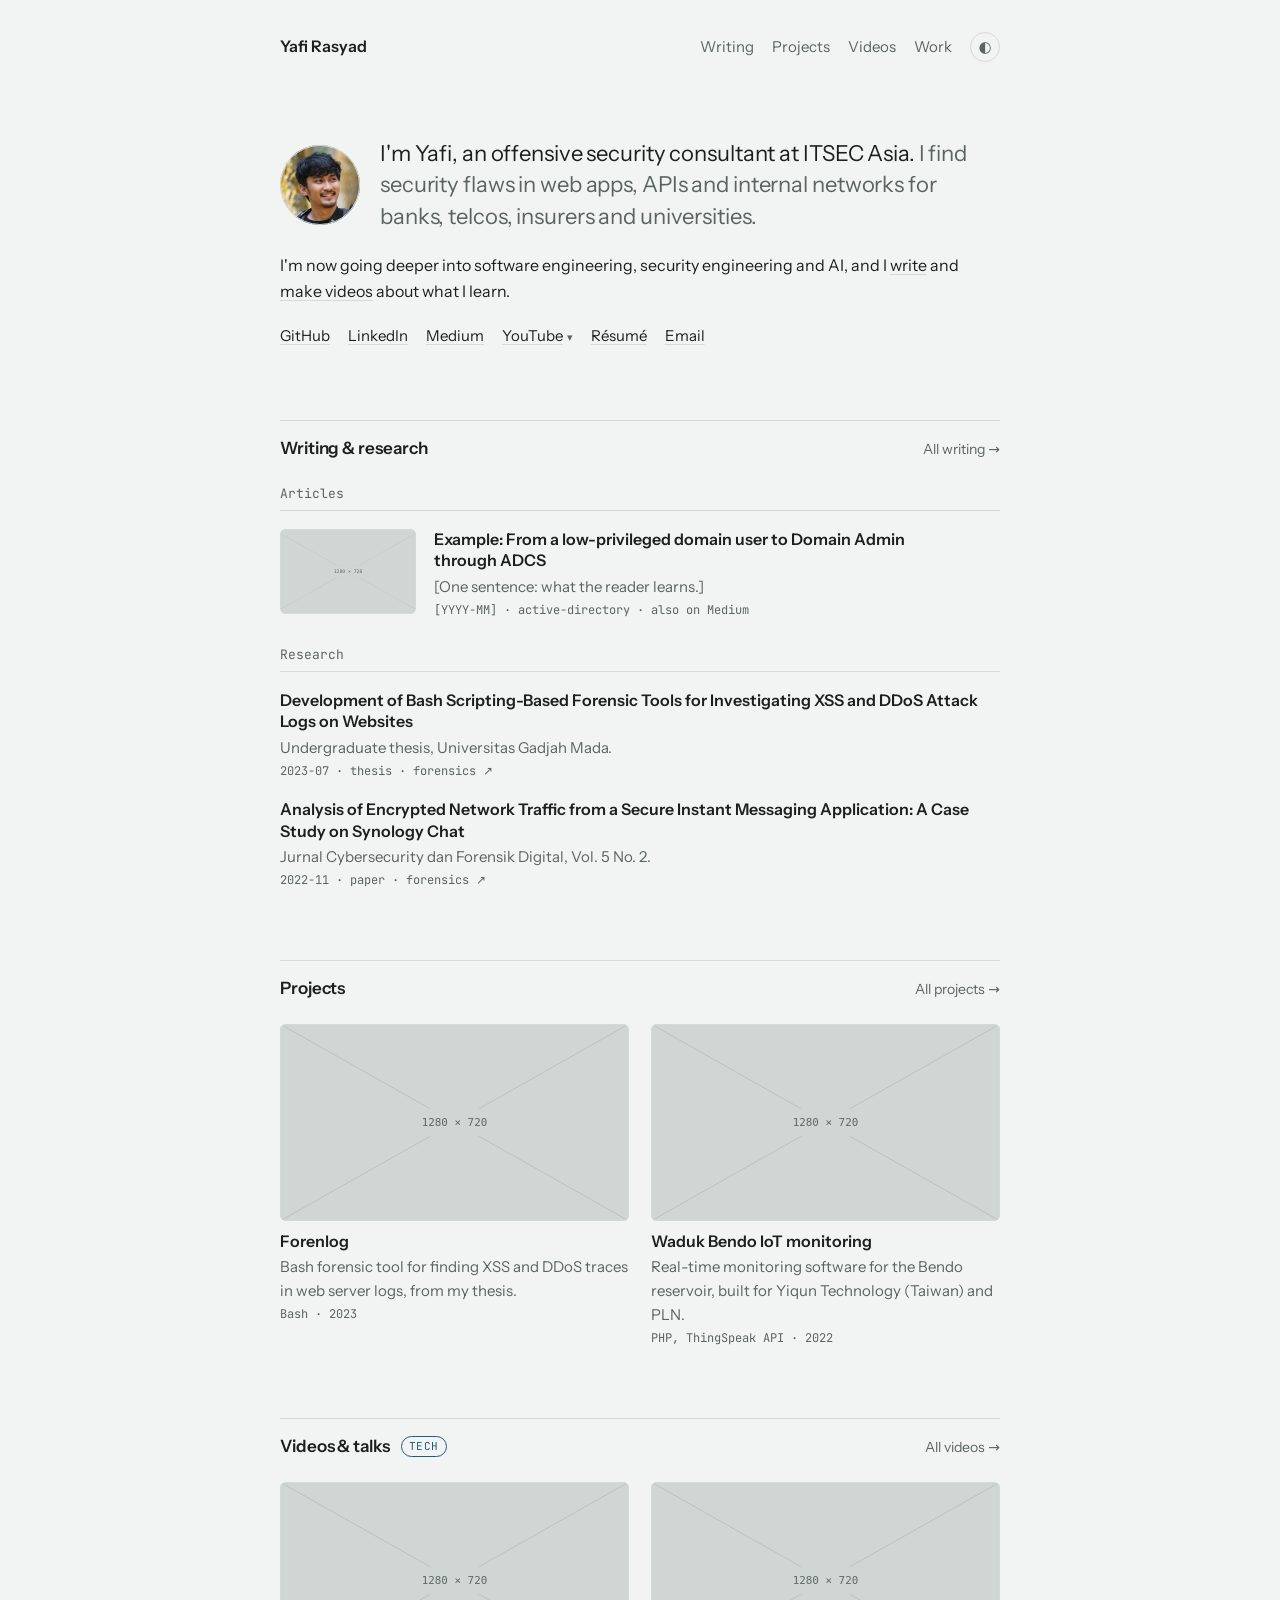
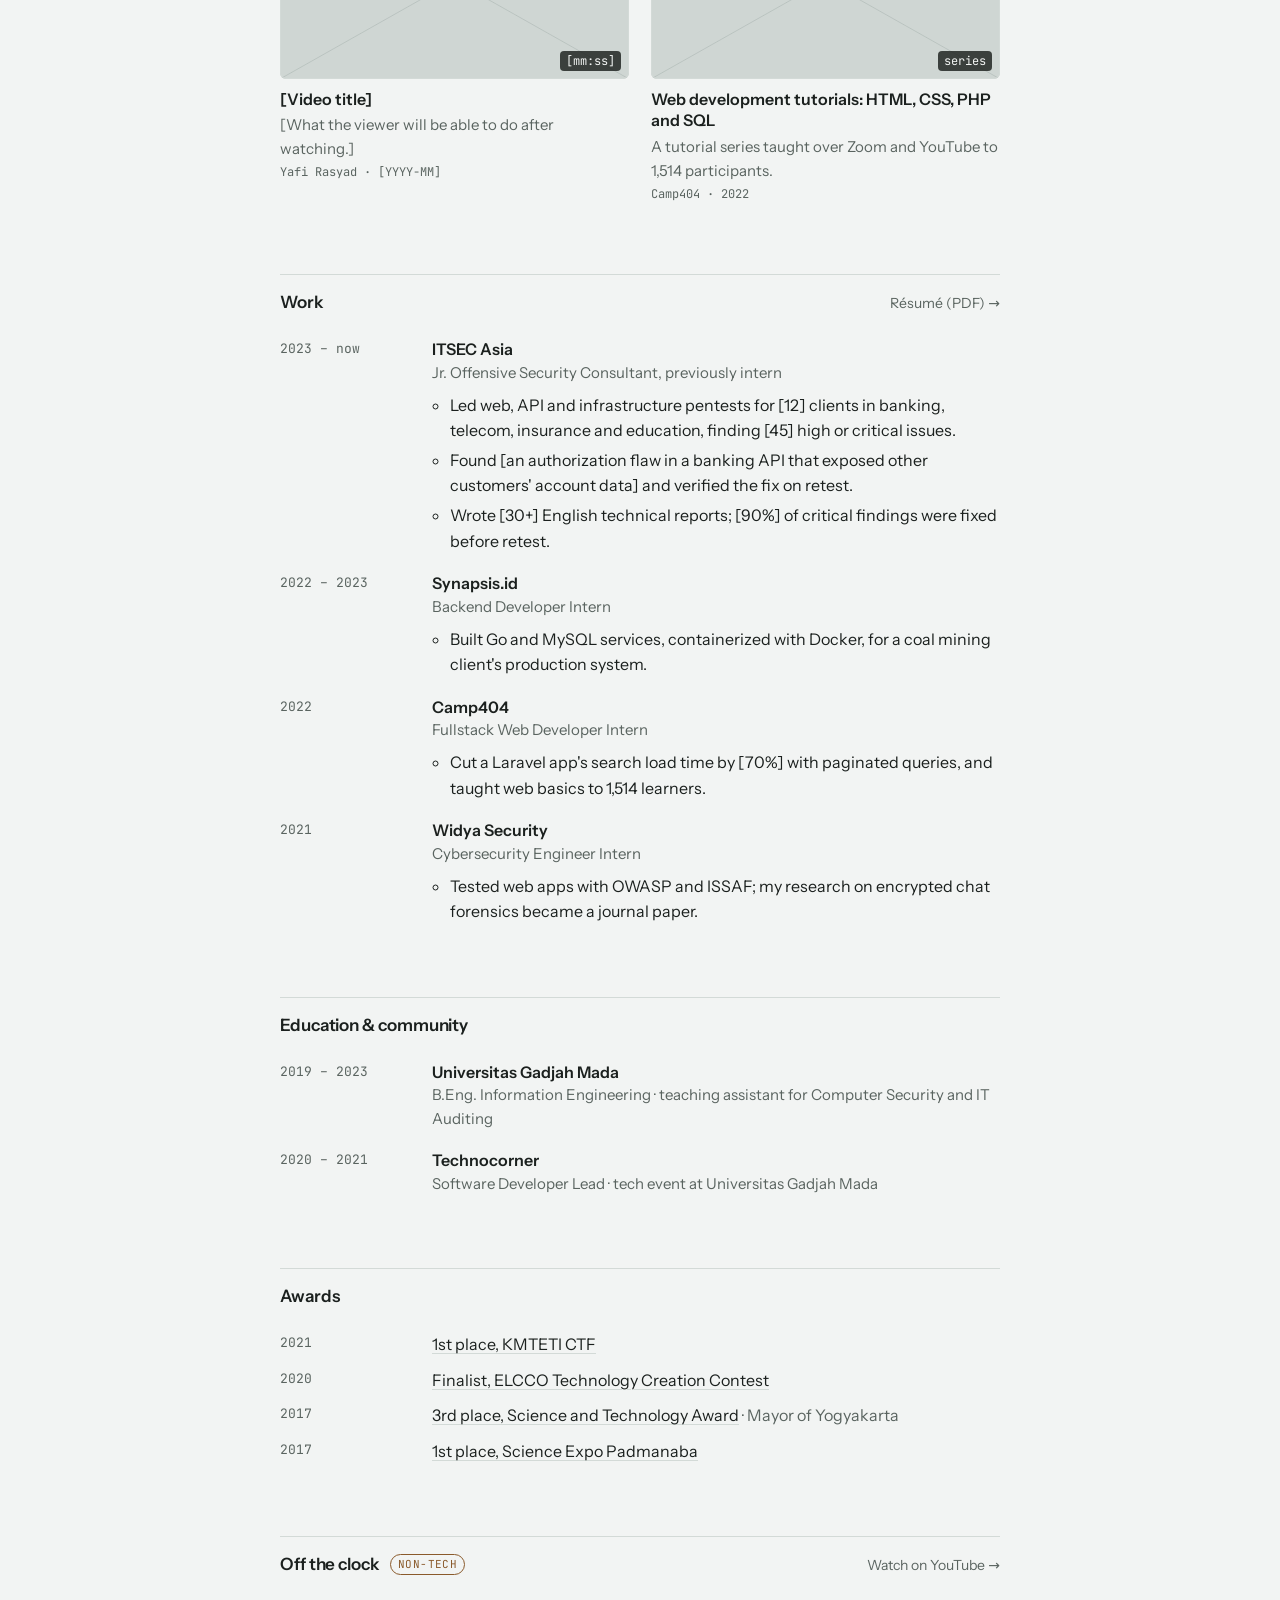
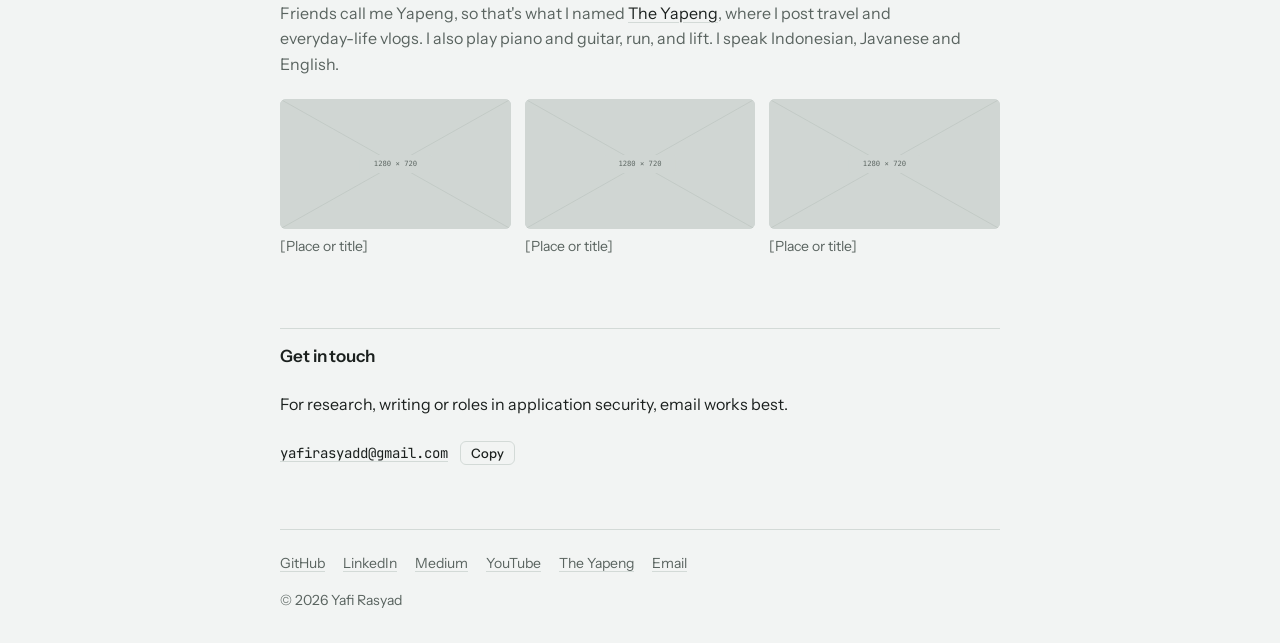
==== commit 3bbc94bc: "Make github.io the primary site and harden it - Use https://yafirasyad.github.io for canonical, Open" ====
--- a/docs/index.html
+++ b/docs/index.html
@@ -3,18 +3,16 @@
 <head>
   <meta charset="utf-8">
   <meta name="viewport" content="width=device-width, initial-scale=1, viewport-fit=cover">
-  <!-- CSP juga di sini supaya mirror GitHub Pages (yang tidak membaca _headers) tetap terlindungi.
-       Header di _headers tetap yang utama di Cloudflare; frame-ancestors hanya berlaku lewat header. -->
-  <meta http-equiv="Content-Security-Policy" content="default-src 'none'; script-src 'self'; style-src 'self'; font-src 'self'; img-src 'self' data:; base-uri 'none'; form-action 'none'; upgrade-insecure-requests">
+  <meta http-equiv="Content-Security-Policy" content="default-src 'none'; script-src 'self'; style-src 'self'; font-src 'self'; img-src 'self'; base-uri 'none'; form-action 'none'; require-trusted-types-for 'script'; trusted-types 'none'; upgrade-insecure-requests">
   <meta name="referrer" content="strict-origin-when-cross-origin">
   <title>Yafi Rasyad</title>
   <meta name="description" content="Yafi Rasyad, offensive security consultant at ITSEC Asia. Web, API and infrastructure security testing for companies in Indonesia.">
-  <link rel="canonical" href="https://[yourdomain].com/">
+  <link rel="canonical" href="https://yafirasyad.github.io/">
 
   <meta property="og:type" content="website">
   <meta property="og:title" content="Yafi Rasyad">
   <meta property="og:description" content="Offensive security consultant at ITSEC Asia. Web, API and infrastructure security testing.">
-  <meta property="og:url" content="https://[yourdomain].com/">
+  <meta property="og:url" content="https://yafirasyad.github.io/">
 
   <link rel="preload" href="assets/fonts/instrument-sans-latin-400-normal.woff2" as="font" type="font/woff2" crossorigin>
   <link rel="icon" href="assets/favicon.svg" type="image/svg+xml">
@@ -22,8 +20,7 @@
   <link rel="apple-touch-icon" href="assets/apple-touch-icon.png">
   <meta name="theme-color" content="#f2f4f3" media="(prefers-color-scheme: light)">
   <meta name="theme-color" content="#121514" media="(prefers-color-scheme: dark)">
-  <!-- Gambar preview saat link dibagikan (LinkedIn, X, WhatsApp). Harus URL absolut. -->
-  <meta property="og:image" content="https://[yourdomain].com/assets/og.png">
+  <meta property="og:image" content="https://yafirasyad.github.io/assets/og.png">
   <meta property="og:image:width" content="1200">
   <meta property="og:image:height" content="630">
   <meta name="twitter:card" content="summary_large_image">
@@ -31,27 +28,6 @@
   <script src="assets/main.js"></script>
 </head>
 <body>
-<!--
-  CARA ISI
-  - Teks dalam [kurung siku] = belum ada datanya. Isi, atau hapus barisnya.
-  - Entri yang diawali "Example:" = contoh bentuk, bukan data nyata. Ganti atau hapus sebelum publish.
-  - Section yang belum punya isi: hapus <section>-nya DAN item menunya.
-  - Satu entri = satu <li>. Entri terbaik/terbaru paling atas.
-
-  THUMBNAIL
-  - Simpan gambar di assets/thumbs/, lalu ganti src="assets/thumbs/placeholder.svg".
-  - 1280x720 (16:9), .jpg/.webp, di bawah ~150 KB. Strip EXIF dulu. Isi alt="".
-
-  HALAMAN
-  - /            ← halaman ini: ringkasan terbaik
-  - /writing/    ← semua tulisan, per tahun        - /writing/<slug>/ ← satu tulisan
-  - /projects/   ← semua proyek                    - /videos/         ← semua video
-  - /404.html
-
-  URUTAN (dari yang paling bikin orang terkesan)
-  1. Intro + baris bukti   2. Writing & research   3. Projects   4. Videos & talks
-  5. Work                  6. Certifications & awards   -  Off the clock   7. Get in touch
--->
 
 <a class="skip" href="#main">Skip to content</a>
 
@@ -63,36 +39,24 @@
       <a href="projects/">Projects</a>
       <a href="videos/">Videos</a>
       <a href="#work">Work</a>
+      <button type="button" class="theme-toggle" id="theme" aria-label="Theme: system. Change theme" title="Theme: system">&#x25D0;&#xFE0E;</button>
     </nav>
   </div>
 </header>
 
 <main id="main" class="wrap">
 
-  <!-- 1. INTRO -->
   <section class="intro" aria-label="Introduction">
     <div class="intro-top">
-      <!-- AVATAR (opsional): foto kecil dan santai, 1:1, minimal 160x160px.
-           Simpan sebagai assets/avatar.jpg (strip EXIF dulu), lalu ganti src.
-           Tidak mau pakai foto? Hapus <img> ini. -->
       <img class="avatar" src="assets/avatar.jpg" alt="Yafi Rasyad" width="80" height="80">
-      <p class="lede">I'm Yafi, an offensive security consultant at ITSEC Asia. <span class="quiet">I test web apps, APIs and internal networks.</span></p>
-    </div>
-    <p>I also build software, front end to back end: Go services, Laravel and Next.js web apps, and an IoT monitoring system for a reservoir. Some of it is in <a href="projects/">projects</a>.</p>
-    <!-- BARIS BUKTI (sementara disembunyikan): tambahkan lagi kalau sudah ada fakta yang benar-benar kuat,
-         misalnya CVE, bug bounty, hasil CTF internasional, atau jumlah engagement. Maksimal 3.
-    <ul class="facts" aria-label="Highlights">
-      <li>[fact one]</li>
-      <li>[fact two]</li>
-      <li>[fact three]</li>
-    </ul>
-    -->
+      <p class="lede">I'm Yafi, an offensive security consultant at ITSEC Asia. <span class="quiet">I find security flaws in web apps, APIs and internal networks for banks, telcos, insurers and universities.</span></p>
+    </div>
+    <p>I'm now going deeper into software engineering, security engineering and AI, and I <a href="writing/">write</a> and <a href="videos/">make videos</a> about what I learn.</p>
     <ul class="links">
       <li><a href="https://github.com/yafirasyad">GitHub</a></li>
       <li><a href="https://www.linkedin.com/in/yafirasyad">LinkedIn</a></li>
       <li><a href="https://medium.com/@[username]">Medium</a></li>
       <li>
-        <!-- YouTube: dua channel. Tech = konten profesional, non-tech = personal. -->
         <details class="dropdown">
           <summary>YouTube</summary>
           <ul class="dropdown-panel">
@@ -106,17 +70,16 @@
     </ul>
   </section>
 
-  <!-- 2. WRITING & RESEARCH
-       Tulisan di situs sendiri (writing/<slug>/) + cross-post ke Medium ("also on Medium").
-       Paper tanpa halaman sendiri: link ke URL aslinya, tambahkan " ↗". -->
   <section class="section" aria-labelledby="writing">
     <div class="section-head">
       <h2 id="writing">Writing &amp; research</h2>
-      <a class="see-all" href="writing/">All posts →</a>
-    </div>
+      <a class="see-all" href="writing/">All writing →</a>
+    </div>
+    <div class="groups compact">
+    <div class="group">
+    <h3 class="group-title"><a href="writing/#articles">Articles</a></h3>
     <ul class="posts">
       <li>
-        <!-- Contoh writeup. Ganti dengan writeup pertamamu (HTB, CTF, atau temuan yang sudah disanitasi). -->
         <a class="post" href="writing/post-template/">
           <div class="thumb"><img src="assets/thumbs/placeholder.svg" alt="[Short description of the image]" width="1280" height="800"></div>
           <div class="body">
@@ -126,6 +89,11 @@
           </div>
         </a>
       </li>
+    </ul>
+    </div>
+    <div class="group">
+    <h3 class="group-title"><a href="writing/#research">Research</a></h3>
+    <ul class="posts">
       <li>
         <a class="post no-thumb" href="https://etd.repository.ugm.ac.id/penelitian/detail/225634">
           <div class="body">
@@ -145,9 +113,10 @@
         </a>
       </li>
     </ul>
-  </section>
-
-  <!-- 3. PROJECTS -->
+    </div>
+    </div>
+  </section>
+
   <section class="section" aria-labelledby="projects">
     <div class="section-head">
       <h2 id="projects">Projects</h2>
@@ -177,7 +146,6 @@
     </ul>
   </section>
 
-  <!-- 4. VIDEOS & TALKS (tech saja). Kurasi 2-6 video terbaik. -->
   <section class="section" aria-labelledby="videos">
     <div class="section-head">
       <h2 id="videos">Videos &amp; talks <span class="chip tech">tech</span></h2>
@@ -198,7 +166,6 @@
         </a>
       </li>
       <li>
-        <!-- Tutorial Camp404 (sumber: CV). Ganti link dengan playlist/video aslinya. -->
         <a class="tile" href="https://www.youtube.com/live/qsUsNvlckz4">
           <div class="thumb">
             <img src="assets/thumbs/placeholder.svg" alt="[Still from the Camp404 web development tutorial]" width="1280" height="720" loading="lazy">
@@ -214,9 +181,6 @@
     </ul>
   </section>
 
-  <!-- 5. WORK (pekerjaan dan intern saja, terbaru di atas)
-       Bullet = hasil + angka (formula XYZ). Angka dalam [kurung] = contoh: ganti dengan angka asli
-       yang bisa kamu pertanggungjawabkan di interview, atau hapus klausanya. Samakan dengan CV dan LinkedIn. -->
   <section class="section" aria-labelledby="work">
     <div class="section-head">
       <h2 id="work">Work</h2>
@@ -268,7 +232,6 @@
     </ul>
   </section>
 
-  <!-- 5b. EDUCATION & COMMUNITY (terbaru di atas, urut tahun selesai) -->
   <section class="section" aria-labelledby="education">
     <div class="section-head">
       <h2 id="education">Education &amp; community</h2>
@@ -291,25 +254,18 @@
     </ul>
   </section>
 
-  <!-- 6. AWARDS (+ sertifikasi nanti)
-       Setelah lulus OSCP (atau sertifikasi lain), tambahkan barisnya di sini dan ganti judul
-       section jadi "Certifications &amp; awards". Contoh:
-       <li><span class="when">2026</span><span>OSCP <span class="note">· OffSec</span></span></li> -->
   <section class="section" aria-labelledby="certs">
     <div class="section-head">
       <h2 id="certs">Awards</h2>
     </div>
     <ul class="rows">
-      <li><span class="when">2021</span><span>1st place, KMTETI CTF</span></li>
-      <li><span class="when">2020</span><span>Finalist, ELCCO Technology Creation Contest</span></li>
-      <li><span class="when">2017</span><span>3rd place, Science and Technology Award <span class="note">· Mayor of Yogyakarta</span></span></li>
-      <li><span class="when">2017</span><span>1st place, Science Expo Padmanaba</span></li>
-    </ul>
-  </section>
-
-  <!-- OFF THE CLOCK (non-tech). Kecil, di bawah, tidak masuk menu.
-       Pilih 3 video terbaik secara visual. Hindari "subscribe" atau angka subscriber.
-       Sebelum menautkan: tonton ulang channel-nya dengan mata recruiter. -->
+      <li><span class="when">2021</span><span><a href="awards/kmteti-ctf-2021/">1st place, KMTETI CTF</a></span></li>
+      <li><span class="when">2020</span><span><a href="awards/elcco-2020/">Finalist, ELCCO Technology Creation Contest</a></span></li>
+      <li><span class="when">2017</span><span><a href="awards/science-technology-award-2017/">3rd place, Science and Technology Award</a> <span class="note">· Mayor of Yogyakarta</span></span></li>
+      <li><span class="when">2017</span><span><a href="awards/science-expo-padmanaba-2017/">1st place, Science Expo Padmanaba</a></span></li>
+    </ul>
+  </section>
+
   <section class="section offclock" aria-labelledby="offclock">
     <div class="section-head">
       <h2 id="offclock">Off the clock <span class="chip life">non-tech</span></h2>
@@ -338,7 +294,6 @@
     </ul>
   </section>
 
-  <!-- 7. CONNECT -->
   <section class="section connect" aria-labelledby="contact-h" id="contact">
     <div class="section-head">
       <h2 id="contact-h">Get in touch</h2>
@@ -362,8 +317,7 @@
     <li><a href="#contact">Email</a></li>
   </ul>
   <div class="footer-meta">
-    <span>© 2026 Yafi Rasyad · <a href="https://yafirasyad.github.io/">Mirror</a></span>
-    <button type="button" class="theme-toggle" id="theme" aria-label="Change theme">theme: system</button>
+    <span>© 2026 Yafi Rasyad</span>
   </div>
 </footer>
 </body>
--- a/docs/assets/style.css
+++ b/docs/assets/style.css
@@ -5,15 +5,15 @@
 @font-face { font-family: "JetBrains Mono"; font-style: normal; font-weight: 400; font-display: swap; src: url("fonts/jetbrains-mono-latin-400-normal.woff2") format("woff2"); }
 
 /* Layout: one 720px column; text sections as lists, video/project sections as a 2-up thumbnail grid. */
-/* Warna: ganti di sini saja. */
+/* Colours: change them here only. */
 :root {
   --bg: #f2f4f3;
-  --surface: #e6eae8;     /* latar thumbnail saat belum dimuat */
+  --surface: #e6eae8;     /* thumbnail background while loading */
   --text: #1b201e;
   --muted: #5a6460;
   --line: #d3dad7;
   --accent: #1d5c7a;
-  --warm: #8a5a2b;        /* label non-tech */
+  --warm: #8a5a2b;        /* non-tech label */
   --shadow: 0 8px 24px rgba(18, 22, 20, 0.10);
   --badge-bg: rgba(18, 22, 20, 0.78);
   --badge-fg: #f2f4f3;
@@ -36,6 +36,7 @@
 
 *, *::before, *::after { box-sizing: border-box; }
 html { -webkit-text-size-adjust: 100%; scroll-behavior: smooth; }
+html[hidden] { display: none !important; }
 :target { scroll-margin-top: 24px; }
 body {
   margin: 0;
@@ -67,9 +68,10 @@
 .site-nav a { color: var(--muted); text-decoration: none; padding-block: 6px; }
 .site-nav a:hover { color: var(--text); }
 .theme-toggle {
-  font: 12px var(--font-mono); color: var(--muted);
+  font: 15px/1 var(--font-sans); color: var(--muted);
   background: transparent; border: 1px solid var(--line); border-radius: 999px;
-  padding: 3px 10px; cursor: pointer;
+  width: 30px; height: 30px; padding: 0; cursor: pointer;
+  display: inline-flex; align-items: center; justify-content: center;
 }
 .theme-toggle:hover { color: var(--text); border-color: var(--muted); }
 
@@ -188,7 +190,7 @@
 .dd-title { font-weight: 600; display: flex; align-items: center; gap: 8px; flex-wrap: wrap; }
 .dd-sub { font-size: 14px; color: var(--muted); line-height: 1.4; }
 @media (max-width: 560px) {
-  /* Di HP panel ikut alur halaman (tidak melayang), jadi tidak pernah keluar layar. */
+  /* On phones the panel flows with the page instead of floating, so it never goes off-screen. */
   .links > li:has(.dropdown[open]) { flex-basis: 100%; }
   .dropdown-panel { position: static; width: 100%; margin-top: 10px; box-shadow: none; }
 }
@@ -219,6 +221,9 @@
 .group-title { display: flex; align-items: baseline; justify-content: space-between; gap: 12px; font: 13px var(--font-mono); color: var(--muted); margin: 0; padding-bottom: 8px; border-bottom: 1px solid var(--line); font-weight: 400; }
 .group-title .count { font-variant-numeric: tabular-nums; }
 .groups { display: grid; gap: 48px; }
+.groups.compact { gap: 28px; }
+.group-title a { color: inherit; text-decoration: none; }
+.group-title a:hover { color: var(--accent); }
 
 /* ---------- Article (writeup) ---------- */
 .article { display: grid; gap: 40px; }
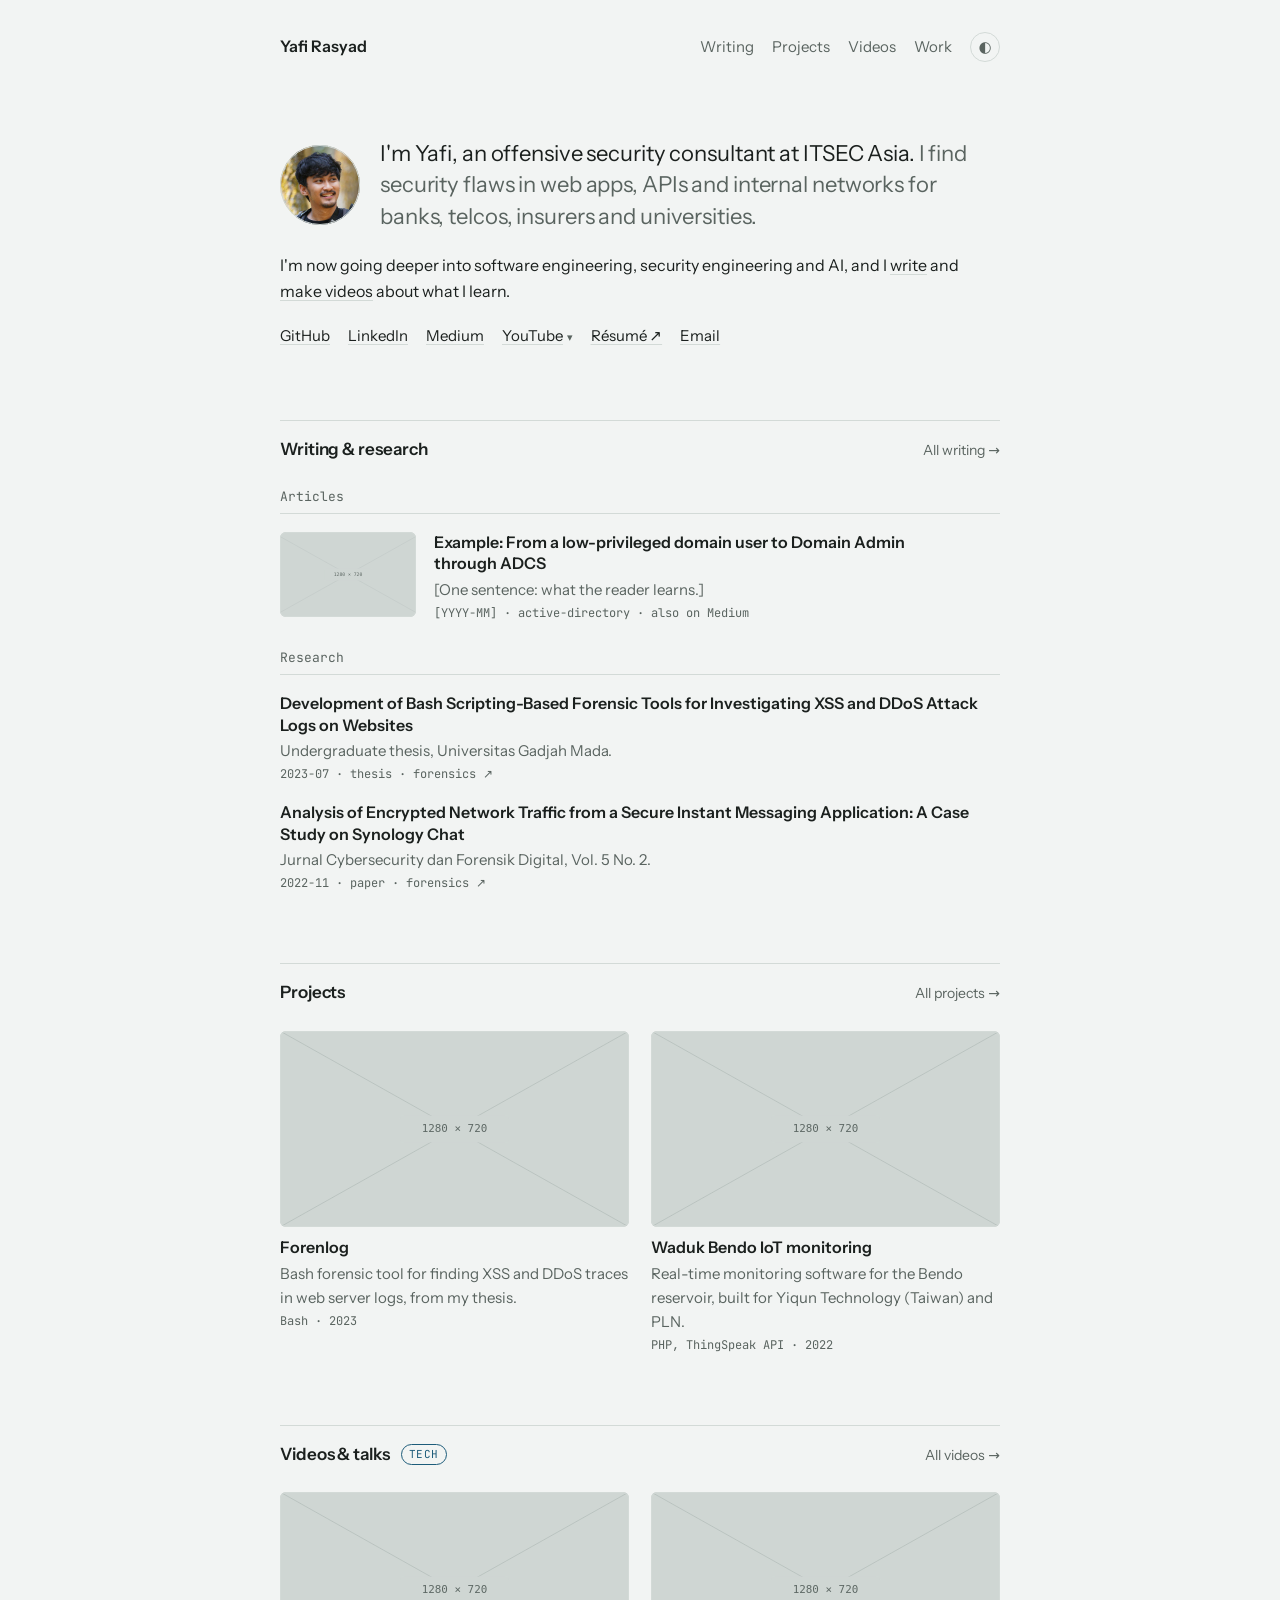
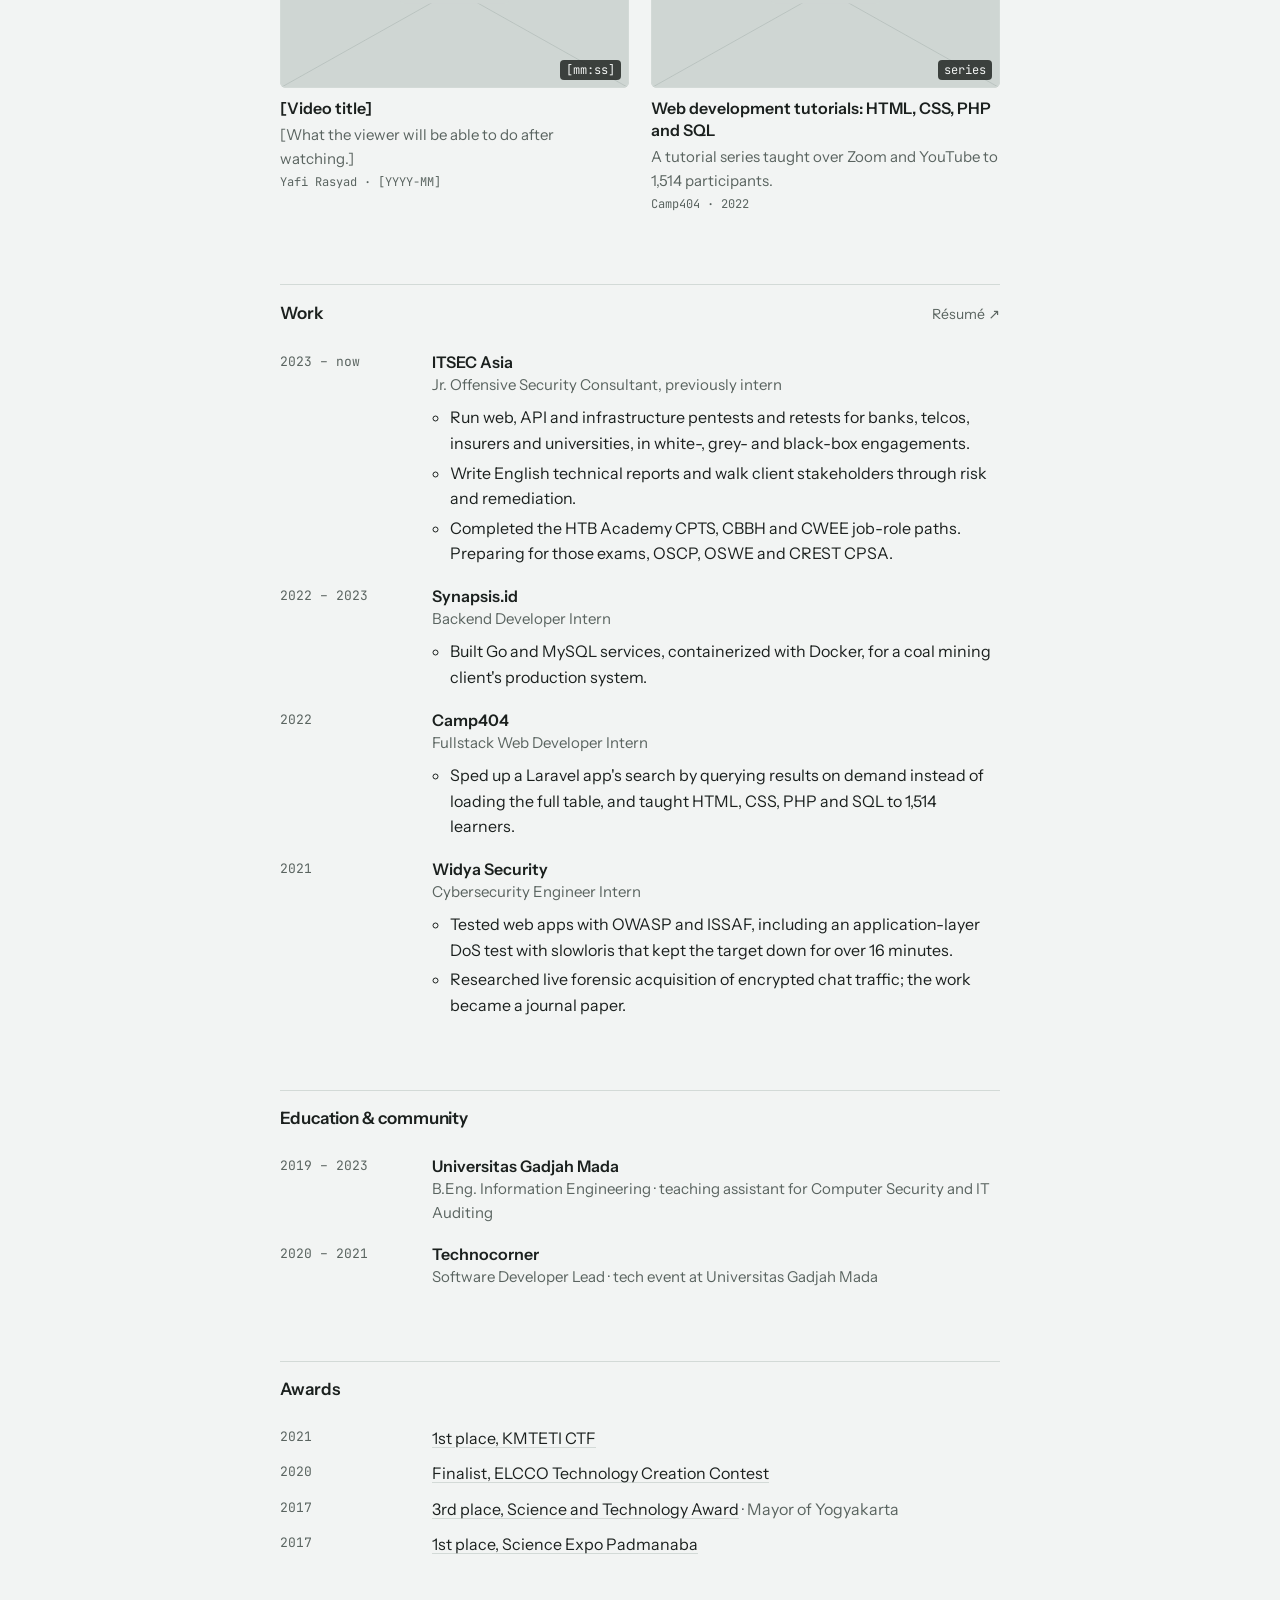
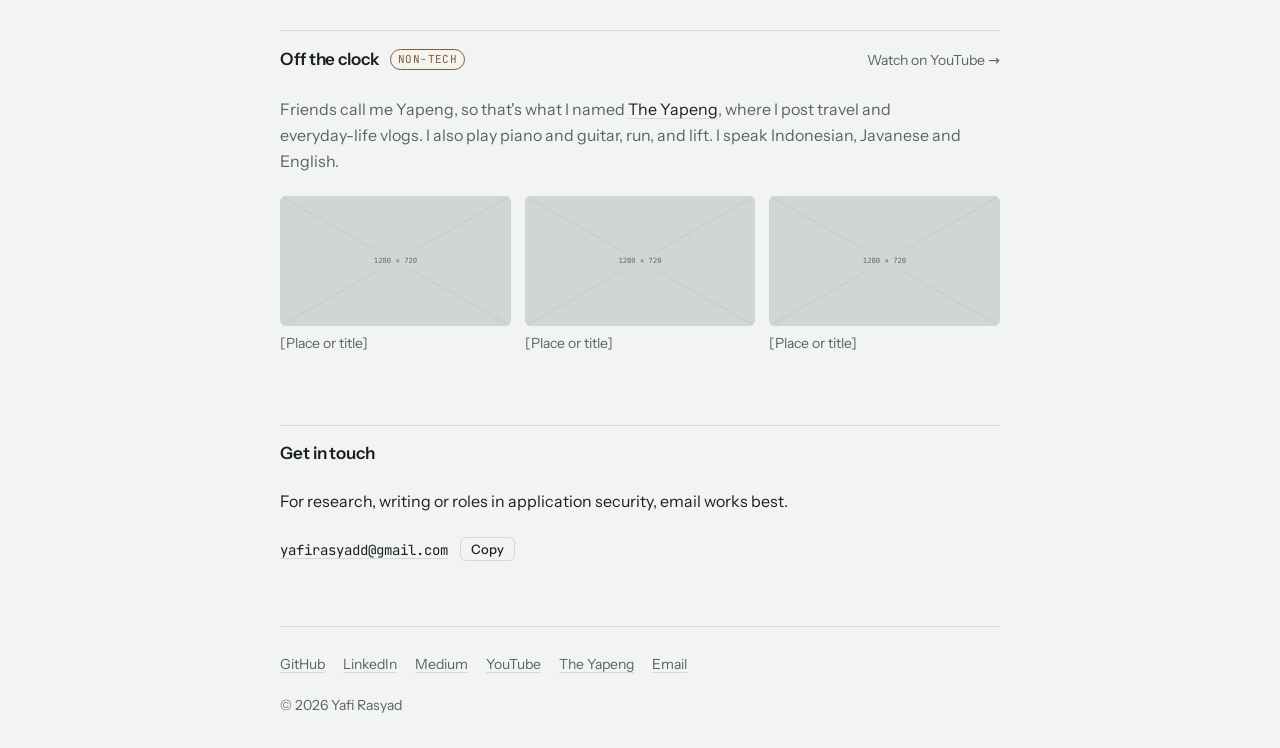
==== commit 0afbec1a: "Rewrite résumé, link CV on Drive, add awards index and local server - New one-page résumé built only" ====
--- a/docs/index.html
+++ b/docs/index.html
@@ -49,7 +49,7 @@
   <section class="intro" aria-label="Introduction">
     <div class="intro-top">
       <img class="avatar" src="assets/avatar.jpg" alt="Yafi Rasyad" width="80" height="80">
-      <p class="lede">I'm Yafi, an offensive security consultant at ITSEC Asia. <span class="quiet">I find security flaws in web apps, APIs and internal networks for banks, telcos, insurers and universities.</span></p>
+      <h1 class="lede">I'm Yafi, an offensive security consultant at ITSEC Asia. <span class="quiet">I find security flaws in web apps, APIs and internal networks for banks, telcos, insurers and universities.</span></h1>
     </div>
     <p>I'm now going deeper into software engineering, security engineering and AI, and I <a href="writing/">write</a> and <a href="videos/">make videos</a> about what I learn.</p>
     <ul class="links">
@@ -60,12 +60,12 @@
         <details class="dropdown">
           <summary>YouTube</summary>
           <ul class="dropdown-panel">
-            <li><a href="https://www.youtube.com/@[tech-channel]"><span class="dd-title">Yafi Rasyad <span class="chip tech">tech</span></span><span class="dd-sub">Security and engineering, explained in English.</span></a></li>
+            <li><a href="https://www.youtube.com/@yafirasyad"><span class="dd-title">Yafi Rasyad <span class="chip tech">tech</span></span><span class="dd-sub">Security and engineering, explained in English.</span></a></li>
             <li><a href="https://www.youtube.com/@[personal-channel]"><span class="dd-title">The Yapeng <span class="chip life">non-tech</span></span><span class="dd-sub">Travel, vlogs and everyday life.</span></a></li>
           </ul>
         </details>
       </li>
-      <li><a href="assets/resume.pdf">Résumé</a></li>
+      <li><a href="https://drive.google.com/file/d/1rt1B1yZVkTVoTYsQCHX3_Rk7DPWzFILJ/view">Résumé ↗</a></li>
       <li><a href="#contact">Email</a></li>
     </ul>
   </section>
@@ -184,7 +184,7 @@
   <section class="section" aria-labelledby="work">
     <div class="section-head">
       <h2 id="work">Work</h2>
-      <a class="see-all" href="assets/resume.pdf">Résumé (PDF) →</a>
+      <a class="see-all" href="https://drive.google.com/file/d/1rt1B1yZVkTVoTYsQCHX3_Rk7DPWzFILJ/view">Résumé ↗</a>
     </div>
     <ul class="jobs">
       <li class="job">
@@ -193,9 +193,9 @@
           <h3>ITSEC Asia</h3>
           <p class="role">Jr. Offensive Security Consultant, previously intern</p>
           <ul>
-            <li>Led web, API and infrastructure pentests for [12] clients in banking, telecom, insurance and education, finding [45] high or critical issues.</li>
-            <li>Found [an authorization flaw in a banking API that exposed other customers' account data] and verified the fix on retest.</li>
-            <li>Wrote [30+] English technical reports; [90%] of critical findings were fixed before retest.</li>
+            <li>Run web, API and infrastructure pentests and retests for banks, telcos, insurers and universities, in white-, grey- and black-box engagements.</li>
+            <li>Write English technical reports and walk client stakeholders through risk and remediation.</li>
+            <li>Completed the HTB Academy CPTS, CBBH and CWEE job-role paths. Preparing for those exams, OSCP, OSWE and CREST CPSA.</li>
           </ul>
         </div>
       </li>
@@ -215,7 +215,7 @@
           <h3>Camp404</h3>
           <p class="role">Fullstack Web Developer Intern</p>
           <ul>
-            <li>Cut a Laravel app's search load time by [70%] with paginated queries, and taught web basics to 1,514 learners.</li>
+            <li>Sped up a Laravel app's search by querying results on demand instead of loading the full table, and taught HTML, CSS, PHP and SQL to 1,514 learners.</li>
           </ul>
         </div>
       </li>
@@ -225,7 +225,8 @@
           <h3>Widya Security</h3>
           <p class="role">Cybersecurity Engineer Intern</p>
           <ul>
-            <li>Tested web apps with OWASP and ISSAF; my research on encrypted chat forensics became a journal paper.</li>
+            <li>Tested web apps with OWASP and ISSAF, including an application-layer DoS test with slowloris that kept the target down for over 16 minutes.</li>
+            <li>Researched live forensic acquisition of encrypted chat traffic; the work became a journal paper.</li>
           </ul>
         </div>
       </li>
@@ -312,7 +313,7 @@
     <li><a href="https://github.com/yafirasyad">GitHub</a></li>
     <li><a href="https://www.linkedin.com/in/yafirasyad">LinkedIn</a></li>
     <li><a href="https://medium.com/@[username]">Medium</a></li>
-    <li><a href="https://www.youtube.com/@[tech-channel]">YouTube</a></li>
+    <li><a href="https://www.youtube.com/@yafirasyad">YouTube</a></li>
     <li><a href="https://www.youtube.com/@[personal-channel]">The Yapeng</a></li>
     <li><a href="#contact">Email</a></li>
   </ul>
--- a/docs/assets/style.css
+++ b/docs/assets/style.css
@@ -94,6 +94,8 @@
 h2 { font-size: 17px; font-weight: 600; margin: 0; letter-spacing: -0.005em; }
 .see-all { font-size: 14px; color: var(--muted); text-decoration: none; }
 .see-all:hover { color: var(--accent); }
+/* Bigger tap area on small links without changing the layout. */
+.links a, .see-all, .footer-social a, .back, .article-nav a { padding-block: 4px; }
 
 /* Writing: rows with small thumbnail */
 .posts { list-style: none; margin: 0; padding: 0; display: grid; gap: 20px; }
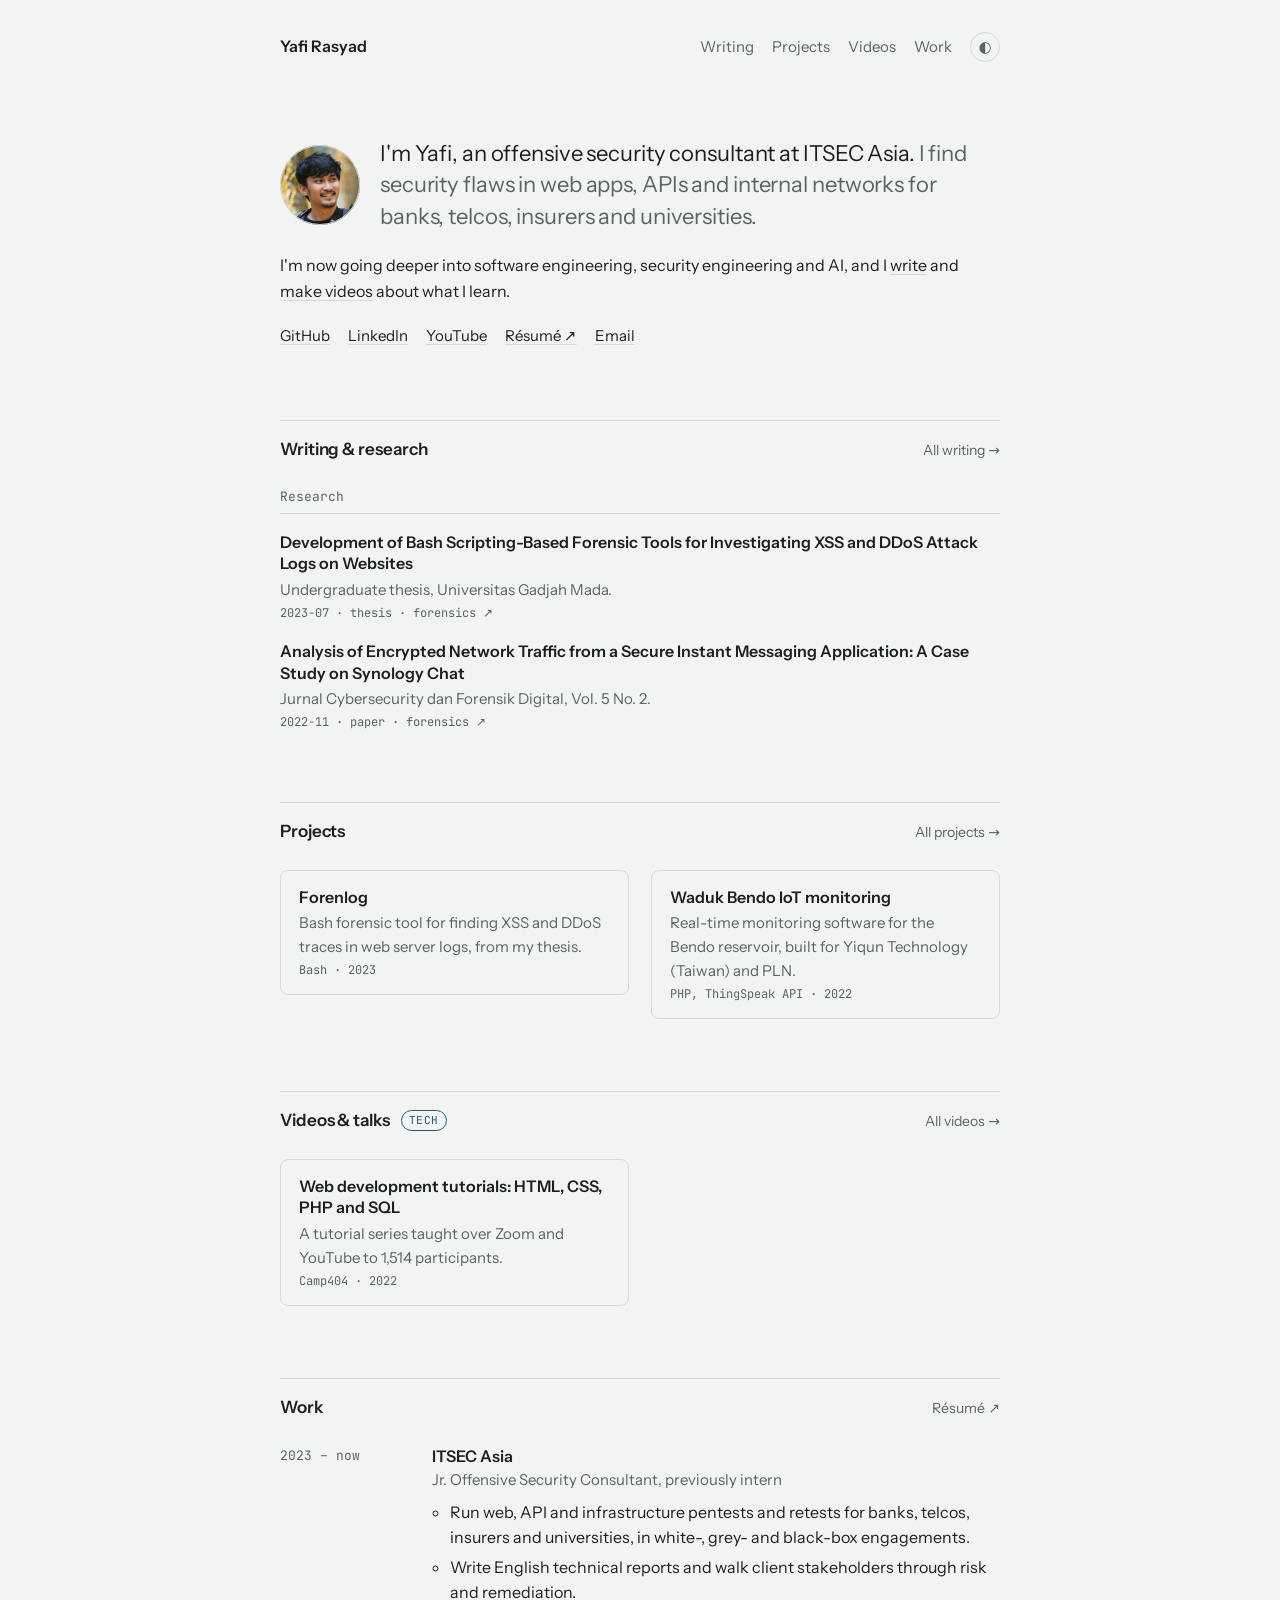
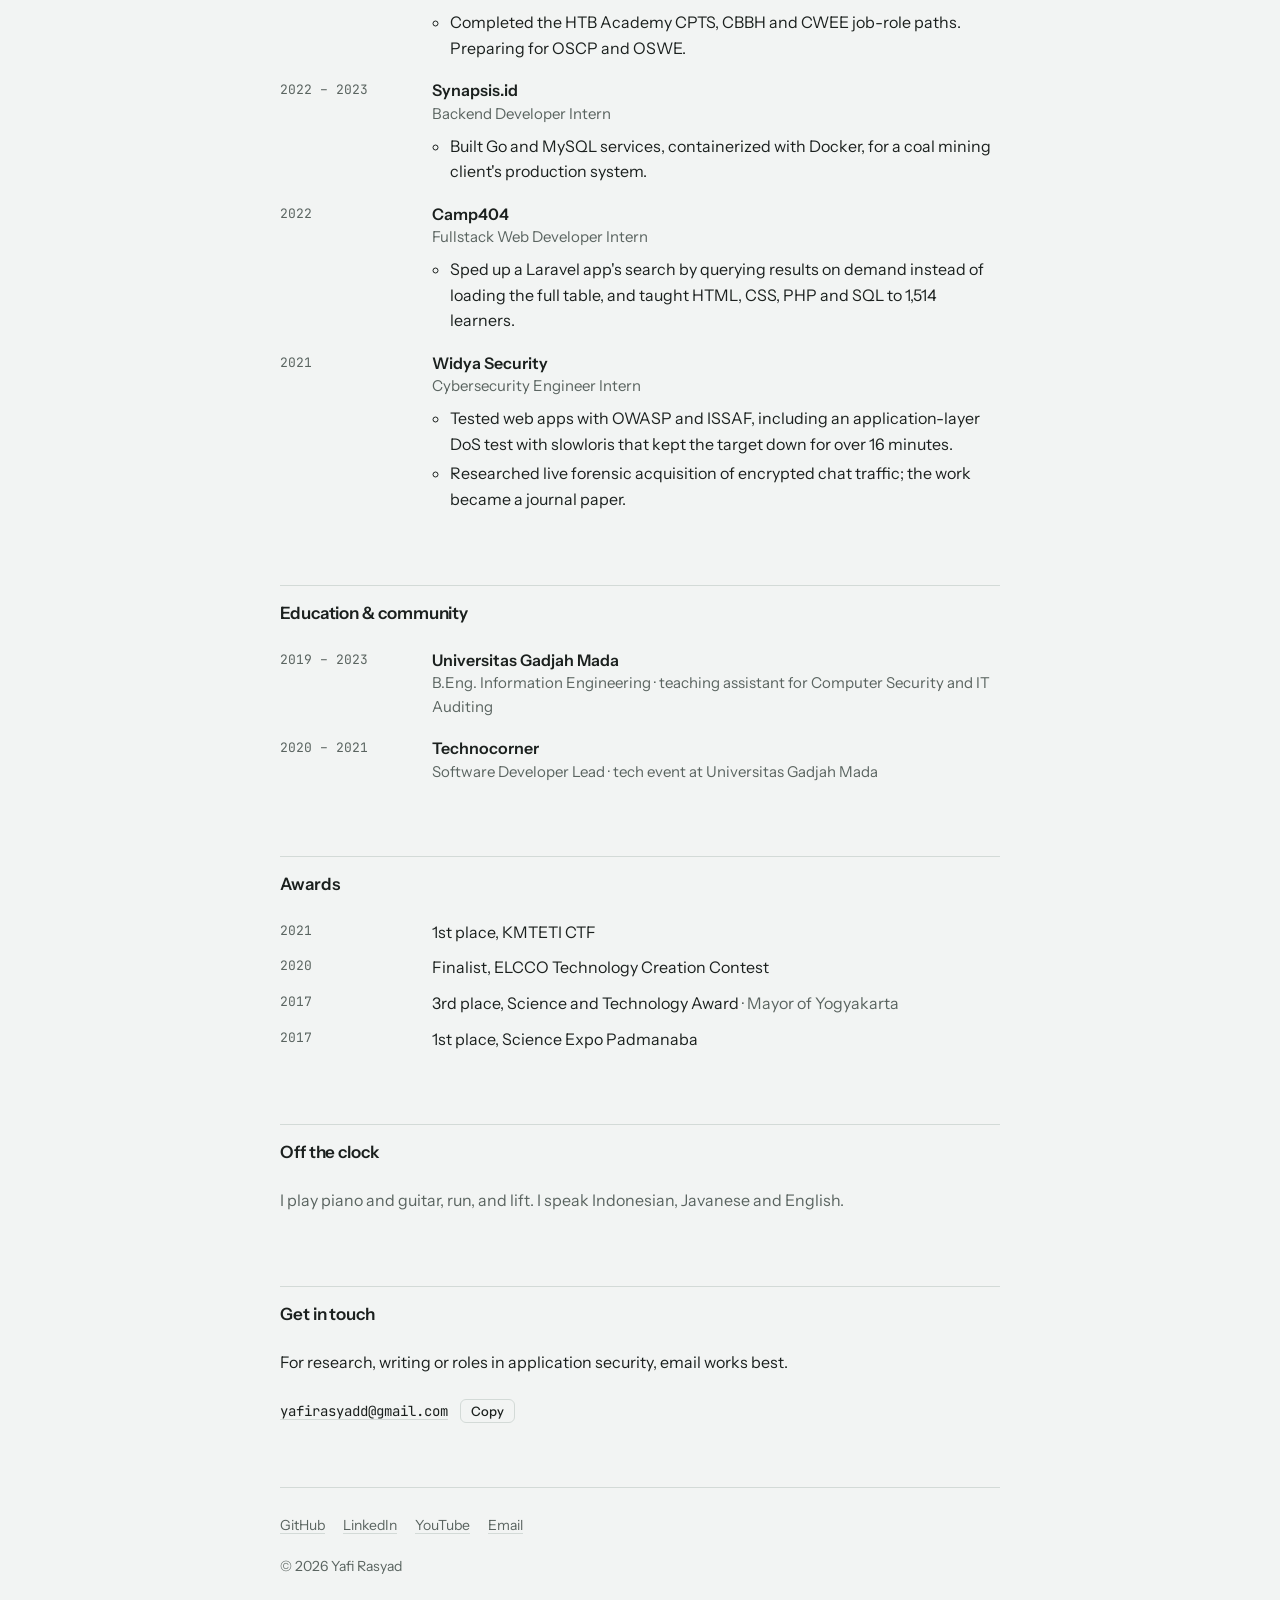
==== commit 54a11d08: "Hide unfinished content so the live site shows only real work - Remove placeholder entries: example " ====
--- a/docs/index.html
+++ b/docs/index.html
@@ -55,16 +55,7 @@
     <ul class="links">
       <li><a href="https://github.com/yafirasyad">GitHub</a></li>
       <li><a href="https://www.linkedin.com/in/yafirasyad">LinkedIn</a></li>
-      <li><a href="https://medium.com/@[username]">Medium</a></li>
-      <li>
-        <details class="dropdown">
-          <summary>YouTube</summary>
-          <ul class="dropdown-panel">
-            <li><a href="https://www.youtube.com/@yafirasyad"><span class="dd-title">Yafi Rasyad <span class="chip tech">tech</span></span><span class="dd-sub">Security and engineering, explained in English.</span></a></li>
-            <li><a href="https://www.youtube.com/@[personal-channel]"><span class="dd-title">The Yapeng <span class="chip life">non-tech</span></span><span class="dd-sub">Travel, vlogs and everyday life.</span></a></li>
-          </ul>
-        </details>
-      </li>
+      <li><a href="https://www.youtube.com/@yafirasyad">YouTube</a></li>
       <li><a href="https://drive.google.com/file/d/1rt1B1yZVkTVoTYsQCHX3_Rk7DPWzFILJ/view">Résumé ↗</a></li>
       <li><a href="#contact">Email</a></li>
     </ul>
@@ -76,21 +67,6 @@
       <a class="see-all" href="writing/">All writing →</a>
     </div>
     <div class="groups compact">
-    <div class="group">
-    <h3 class="group-title"><a href="writing/#articles">Articles</a></h3>
-    <ul class="posts">
-      <li>
-        <a class="post" href="writing/post-template/">
-          <div class="thumb"><img src="assets/thumbs/placeholder.svg" alt="[Short description of the image]" width="1280" height="800"></div>
-          <div class="body">
-            <span class="title">Example: From a low-privileged domain user to Domain Admin through ADCS</span>
-            <span class="desc">[One sentence: what the reader learns.]</span>
-            <span class="meta">[YYYY-MM] · active-directory · also on Medium</span>
-          </div>
-        </a>
-      </li>
-    </ul>
-    </div>
     <div class="group">
     <h3 class="group-title"><a href="writing/#research">Research</a></h3>
     <ul class="posts">
@@ -124,8 +100,7 @@
     </div>
     <ul class="tiles">
       <li>
-        <a class="tile" href="https://github.com/yafirasyad/forenlog">
-          <div class="thumb"><img src="assets/thumbs/placeholder.svg" alt="[Screenshot of Forenlog output]" width="1280" height="720" loading="lazy"></div>
+        <a class="tile no-thumb" href="https://github.com/yafirasyad/forenlog">
           <div class="body">
             <span class="title">Forenlog</span>
             <span class="desc">Bash forensic tool for finding XSS and DDoS traces in web server logs, from my thesis.</span>
@@ -134,8 +109,7 @@
         </a>
       </li>
       <li>
-        <a class="tile" href="https://drive.google.com/file/d/19Jqls-mtkTZf9IR2tWAJabCI-bzBYguL/view">
-          <div class="thumb"><img src="assets/thumbs/placeholder.svg" alt="[Dashboard of the reservoir monitoring system]" width="1280" height="720" loading="lazy"></div>
+        <a class="tile no-thumb" href="https://drive.google.com/file/d/19Jqls-mtkTZf9IR2tWAJabCI-bzBYguL/view">
           <div class="body">
             <span class="title">Waduk Bendo IoT monitoring</span>
             <span class="desc">Real-time monitoring software for the Bendo reservoir, built for Yiqun Technology (Taiwan) and PLN.</span>
@@ -153,24 +127,7 @@
     </div>
     <ul class="tiles">
       <li>
-        <a class="tile" href="https://www.youtube.com/watch?v=[id]">
-          <div class="thumb">
-            <img src="assets/thumbs/placeholder.svg" alt="[Video thumbnail: short description]" width="1280" height="720" loading="lazy">
-            <span class="badge">[mm:ss]</span>
-          </div>
-          <div class="body">
-            <span class="title">[Video title]</span>
-            <span class="desc">[What the viewer will be able to do after watching.]</span>
-            <span class="meta">Yafi Rasyad · [YYYY-MM]</span>
-          </div>
-        </a>
-      </li>
-      <li>
-        <a class="tile" href="https://www.youtube.com/live/qsUsNvlckz4">
-          <div class="thumb">
-            <img src="assets/thumbs/placeholder.svg" alt="[Still from the Camp404 web development tutorial]" width="1280" height="720" loading="lazy">
-            <span class="badge">series</span>
-          </div>
+        <a class="tile no-thumb" href="https://www.youtube.com/live/qsUsNvlckz4">
           <div class="body">
             <span class="title">Web development tutorials: HTML, CSS, PHP and SQL</span>
             <span class="desc">A tutorial series taught over Zoom and YouTube to 1,514 participants.</span>
@@ -195,7 +152,7 @@
           <ul>
             <li>Run web, API and infrastructure pentests and retests for banks, telcos, insurers and universities, in white-, grey- and black-box engagements.</li>
             <li>Write English technical reports and walk client stakeholders through risk and remediation.</li>
-            <li>Completed the HTB Academy CPTS, CBBH and CWEE job-role paths. Preparing for those exams, OSCP, OSWE and CREST CPSA.</li>
+            <li>Completed the HTB Academy CPTS, CBBH and CWEE job-role paths. Preparing for OSCP and OSWE.</li>
           </ul>
         </div>
       </li>
@@ -260,39 +217,18 @@
       <h2 id="certs">Awards</h2>
     </div>
     <ul class="rows">
-      <li><span class="when">2021</span><span><a href="awards/kmteti-ctf-2021/">1st place, KMTETI CTF</a></span></li>
-      <li><span class="when">2020</span><span><a href="awards/elcco-2020/">Finalist, ELCCO Technology Creation Contest</a></span></li>
-      <li><span class="when">2017</span><span><a href="awards/science-technology-award-2017/">3rd place, Science and Technology Award</a> <span class="note">· Mayor of Yogyakarta</span></span></li>
-      <li><span class="when">2017</span><span><a href="awards/science-expo-padmanaba-2017/">1st place, Science Expo Padmanaba</a></span></li>
+      <li><span class="when">2021</span><span>1st place, KMTETI CTF</span></li>
+      <li><span class="when">2020</span><span>Finalist, ELCCO Technology Creation Contest</span></li>
+      <li><span class="when">2017</span><span>3rd place, Science and Technology Award <span class="note">· Mayor of Yogyakarta</span></span></li>
+      <li><span class="when">2017</span><span>1st place, Science Expo Padmanaba</span></li>
     </ul>
   </section>
 
   <section class="section offclock" aria-labelledby="offclock">
     <div class="section-head">
-      <h2 id="offclock">Off the clock <span class="chip life">non-tech</span></h2>
-      <a class="see-all" href="https://www.youtube.com/@[personal-channel]">Watch on YouTube →</a>
-    </div>
-    <p class="offclock-lede">Friends call me Yapeng, so that's what I named <a href="https://www.youtube.com/@[personal-channel]">The Yapeng</a>, where I post travel and everyday-life vlogs. I also play piano and guitar, run, and lift. I speak Indonesian, Javanese and English.</p>
-    <ul class="reel">
-      <li>
-        <a class="reel-item" href="https://www.youtube.com/watch?v=[id]">
-          <div class="thumb"><img src="assets/thumbs/placeholder.svg" alt="[Still from the video]" width="1280" height="720" loading="lazy"></div>
-          <span class="reel-caption">[Place or title]</span>
-        </a>
-      </li>
-      <li>
-        <a class="reel-item" href="https://www.youtube.com/watch?v=[id]">
-          <div class="thumb"><img src="assets/thumbs/placeholder.svg" alt="[Still from the video]" width="1280" height="720" loading="lazy"></div>
-          <span class="reel-caption">[Place or title]</span>
-        </a>
-      </li>
-      <li>
-        <a class="reel-item" href="https://www.youtube.com/watch?v=[id]">
-          <div class="thumb"><img src="assets/thumbs/placeholder.svg" alt="[Still from the video]" width="1280" height="720" loading="lazy"></div>
-          <span class="reel-caption">[Place or title]</span>
-        </a>
-      </li>
-    </ul>
+      <h2 id="offclock">Off the clock</h2>
+    </div>
+    <p class="offclock-lede">I play piano and guitar, run, and lift. I speak Indonesian, Javanese and English.</p>
   </section>
 
   <section class="section connect" aria-labelledby="contact-h" id="contact">
@@ -312,9 +248,7 @@
   <ul class="footer-social" aria-label="Elsewhere">
     <li><a href="https://github.com/yafirasyad">GitHub</a></li>
     <li><a href="https://www.linkedin.com/in/yafirasyad">LinkedIn</a></li>
-    <li><a href="https://medium.com/@[username]">Medium</a></li>
     <li><a href="https://www.youtube.com/@yafirasyad">YouTube</a></li>
-    <li><a href="https://www.youtube.com/@[personal-channel]">The Yapeng</a></li>
     <li><a href="#contact">Email</a></li>
   </ul>
   <div class="footer-meta">
--- a/docs/assets/style.css
+++ b/docs/assets/style.css
@@ -132,6 +132,9 @@
 .tile:hover .title { color: var(--accent); }
 .tile .desc { color: var(--muted); font-size: 15px; }
 .tile .meta { font: 12px var(--font-mono); color: var(--muted); }
+/* Tile without a thumbnail: a bordered card. */
+.tile.no-thumb { align-content: start; padding: 16px 18px; border: 1px solid var(--line); border-radius: 8px; transition: border-color .2s ease; }
+.tile.no-thumb:hover { border-color: var(--muted); }
 
 /* Work */
 .jobs { list-style: none; margin: 0; padding: 0; display: grid; gap: 18px; }
